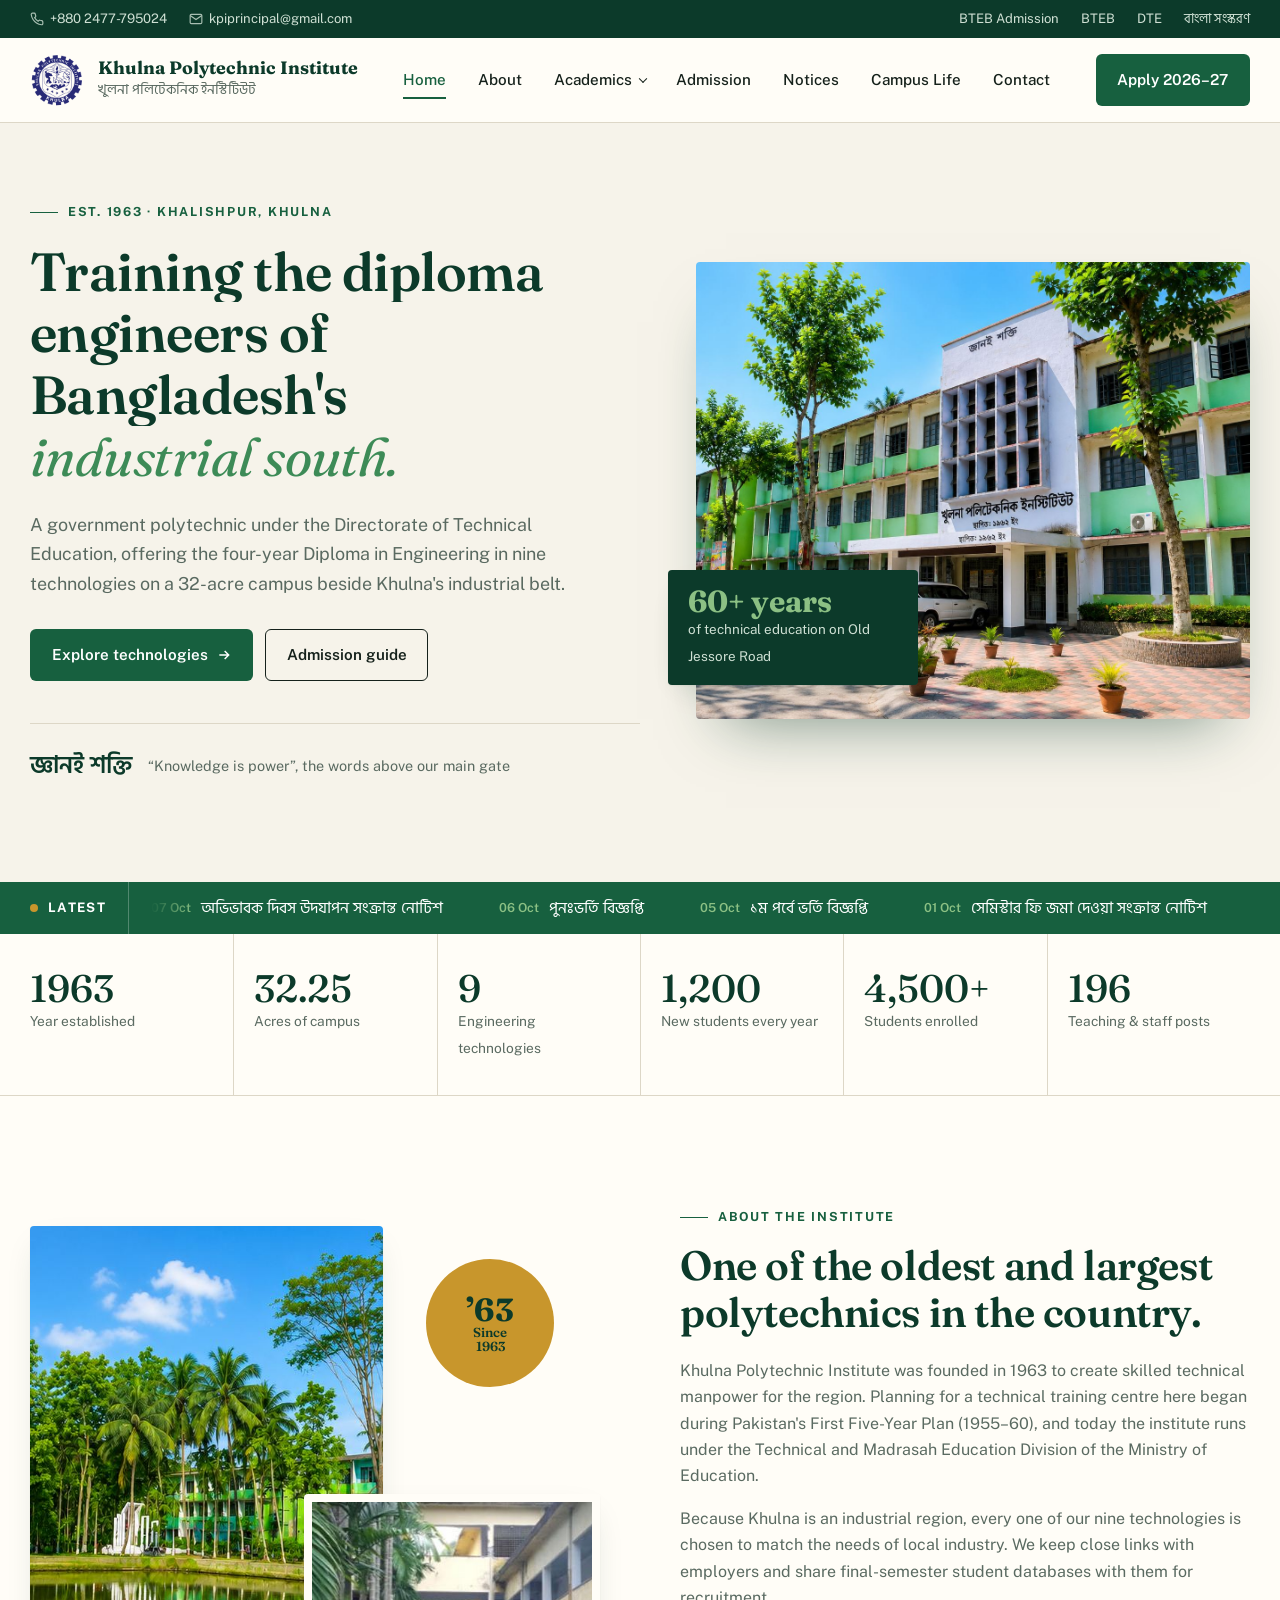
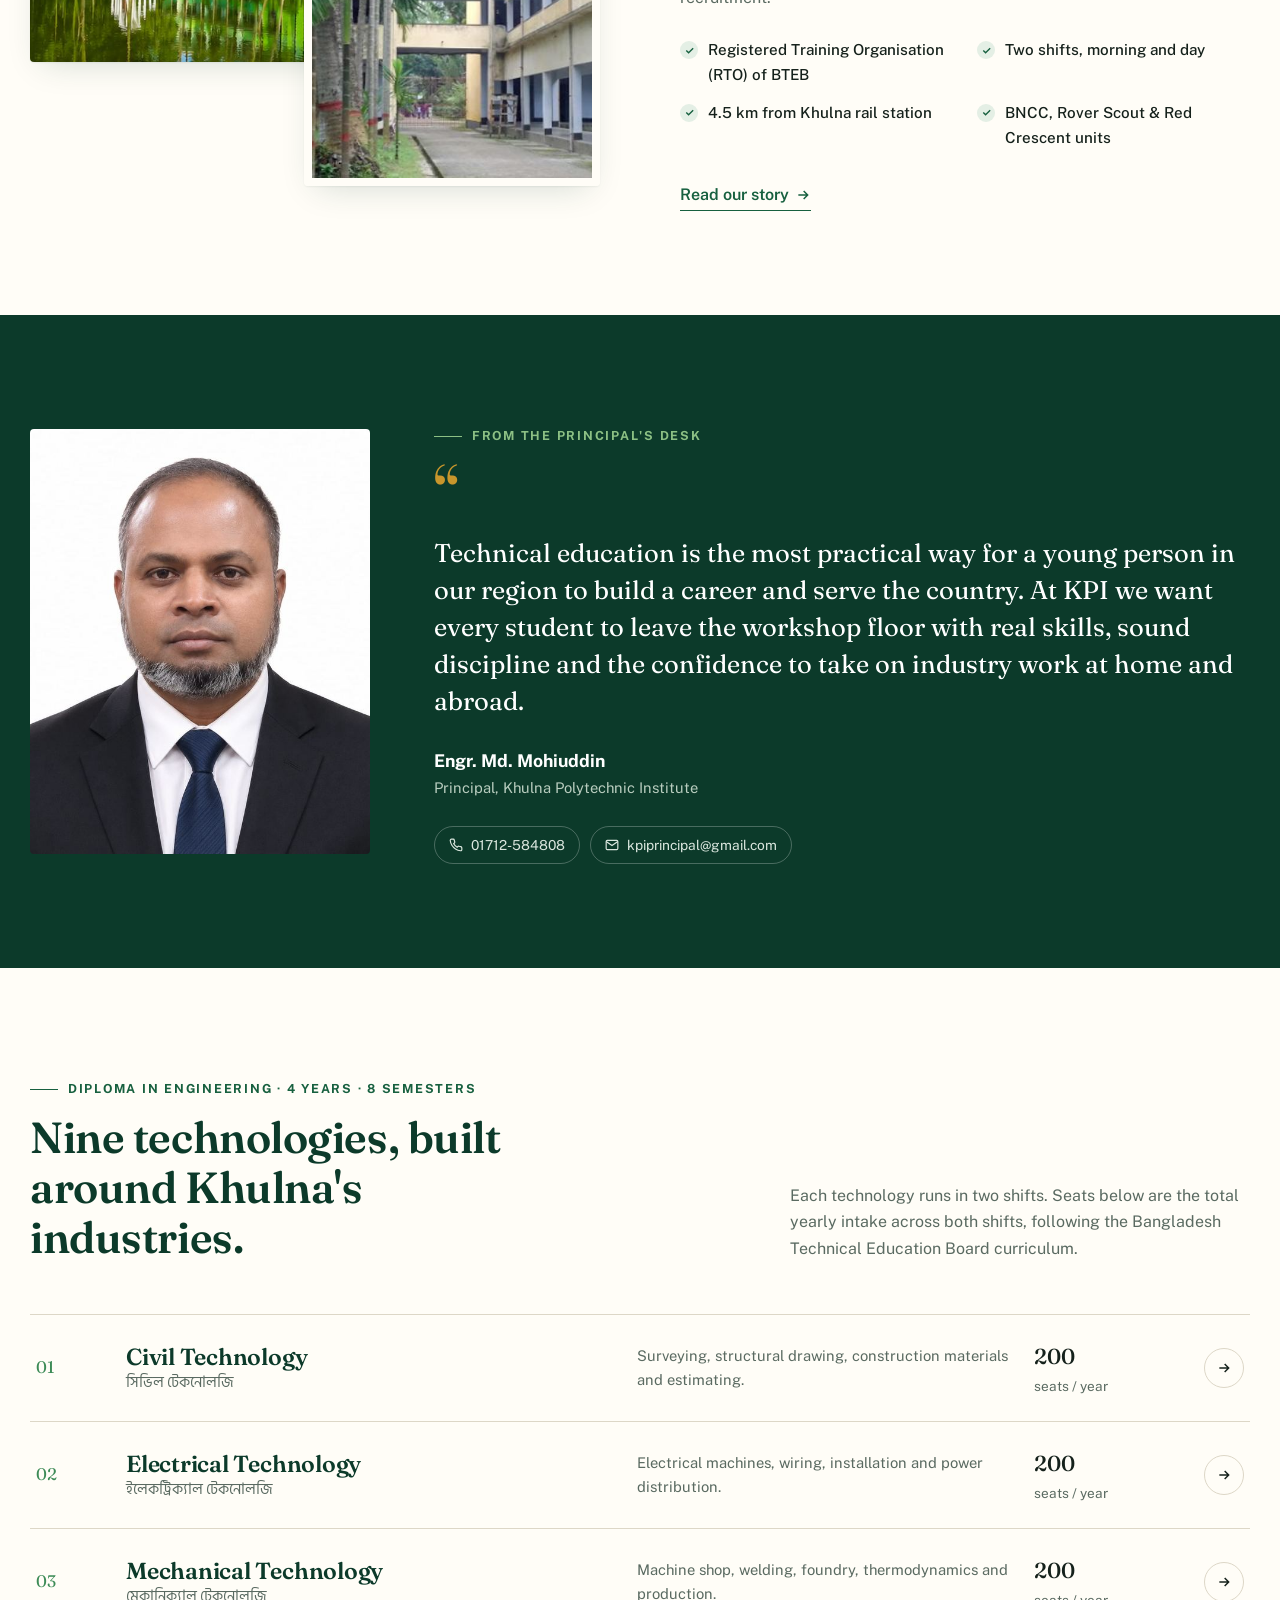
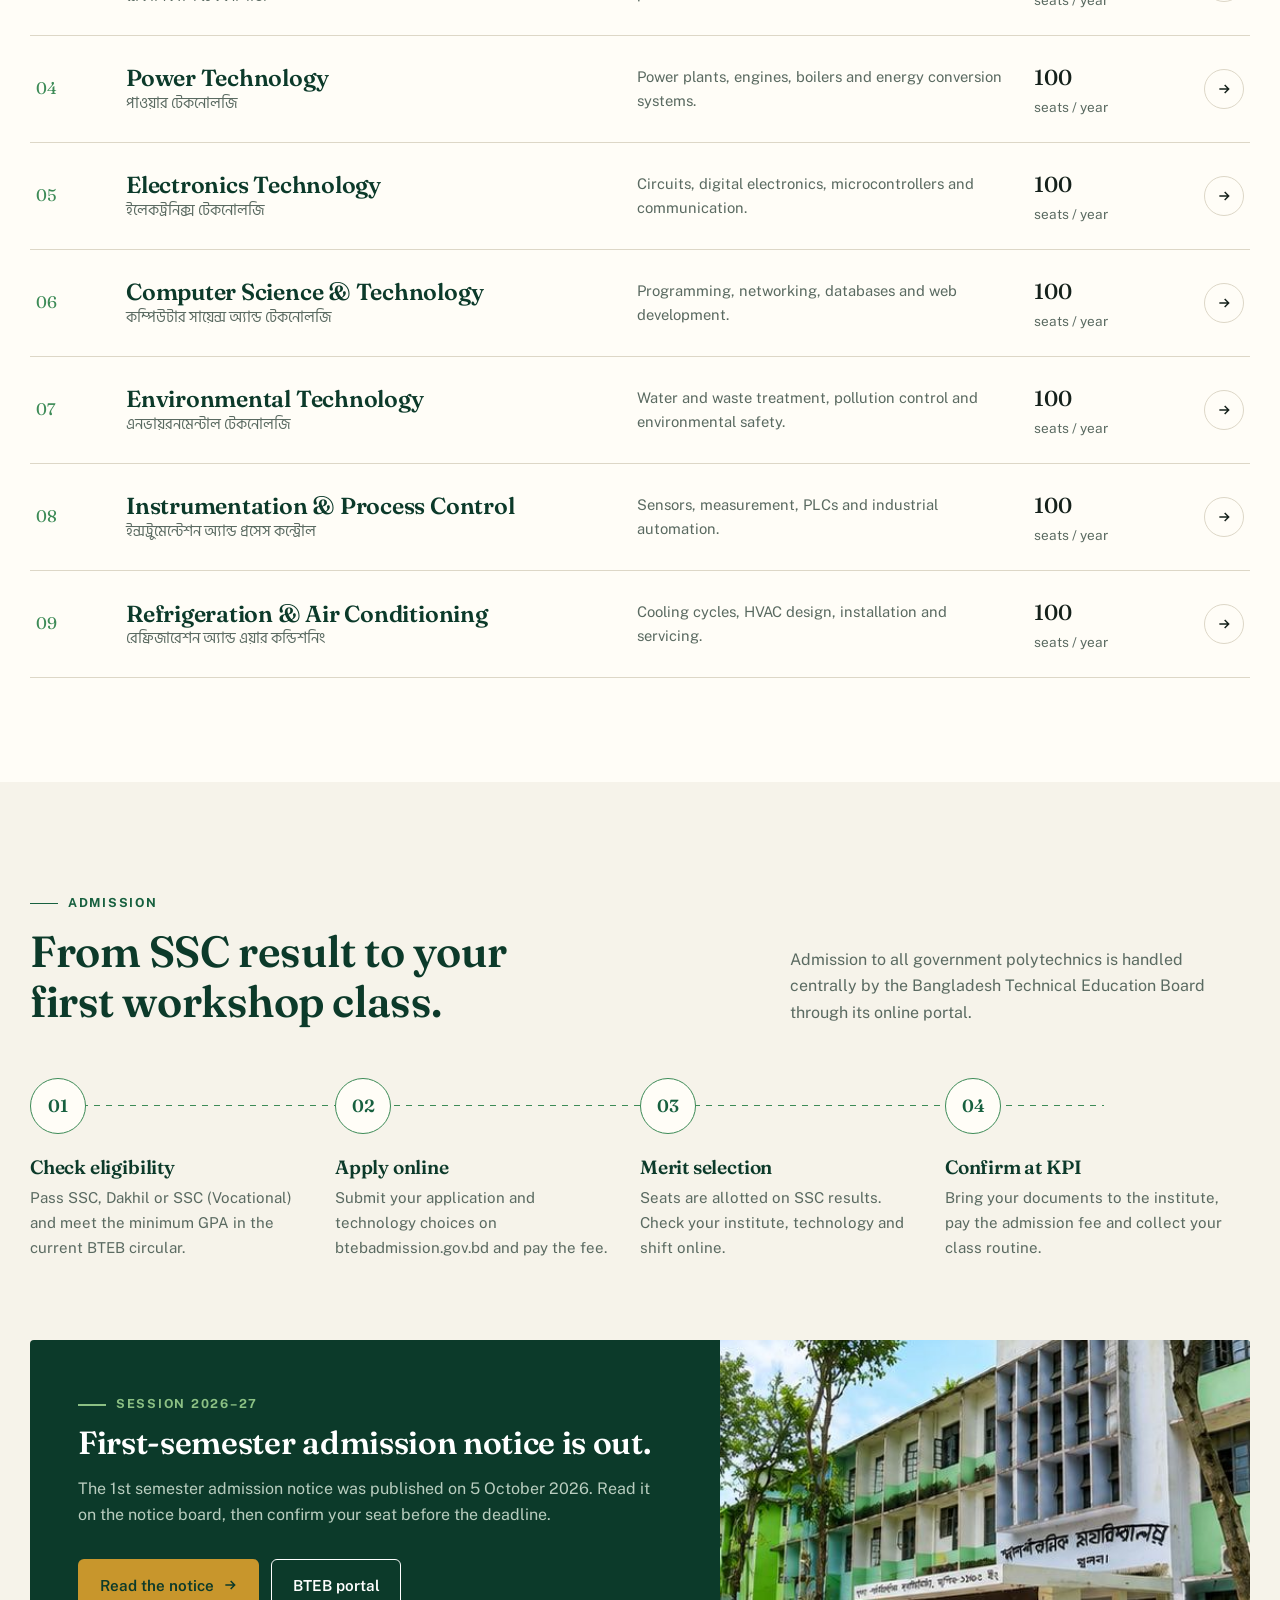
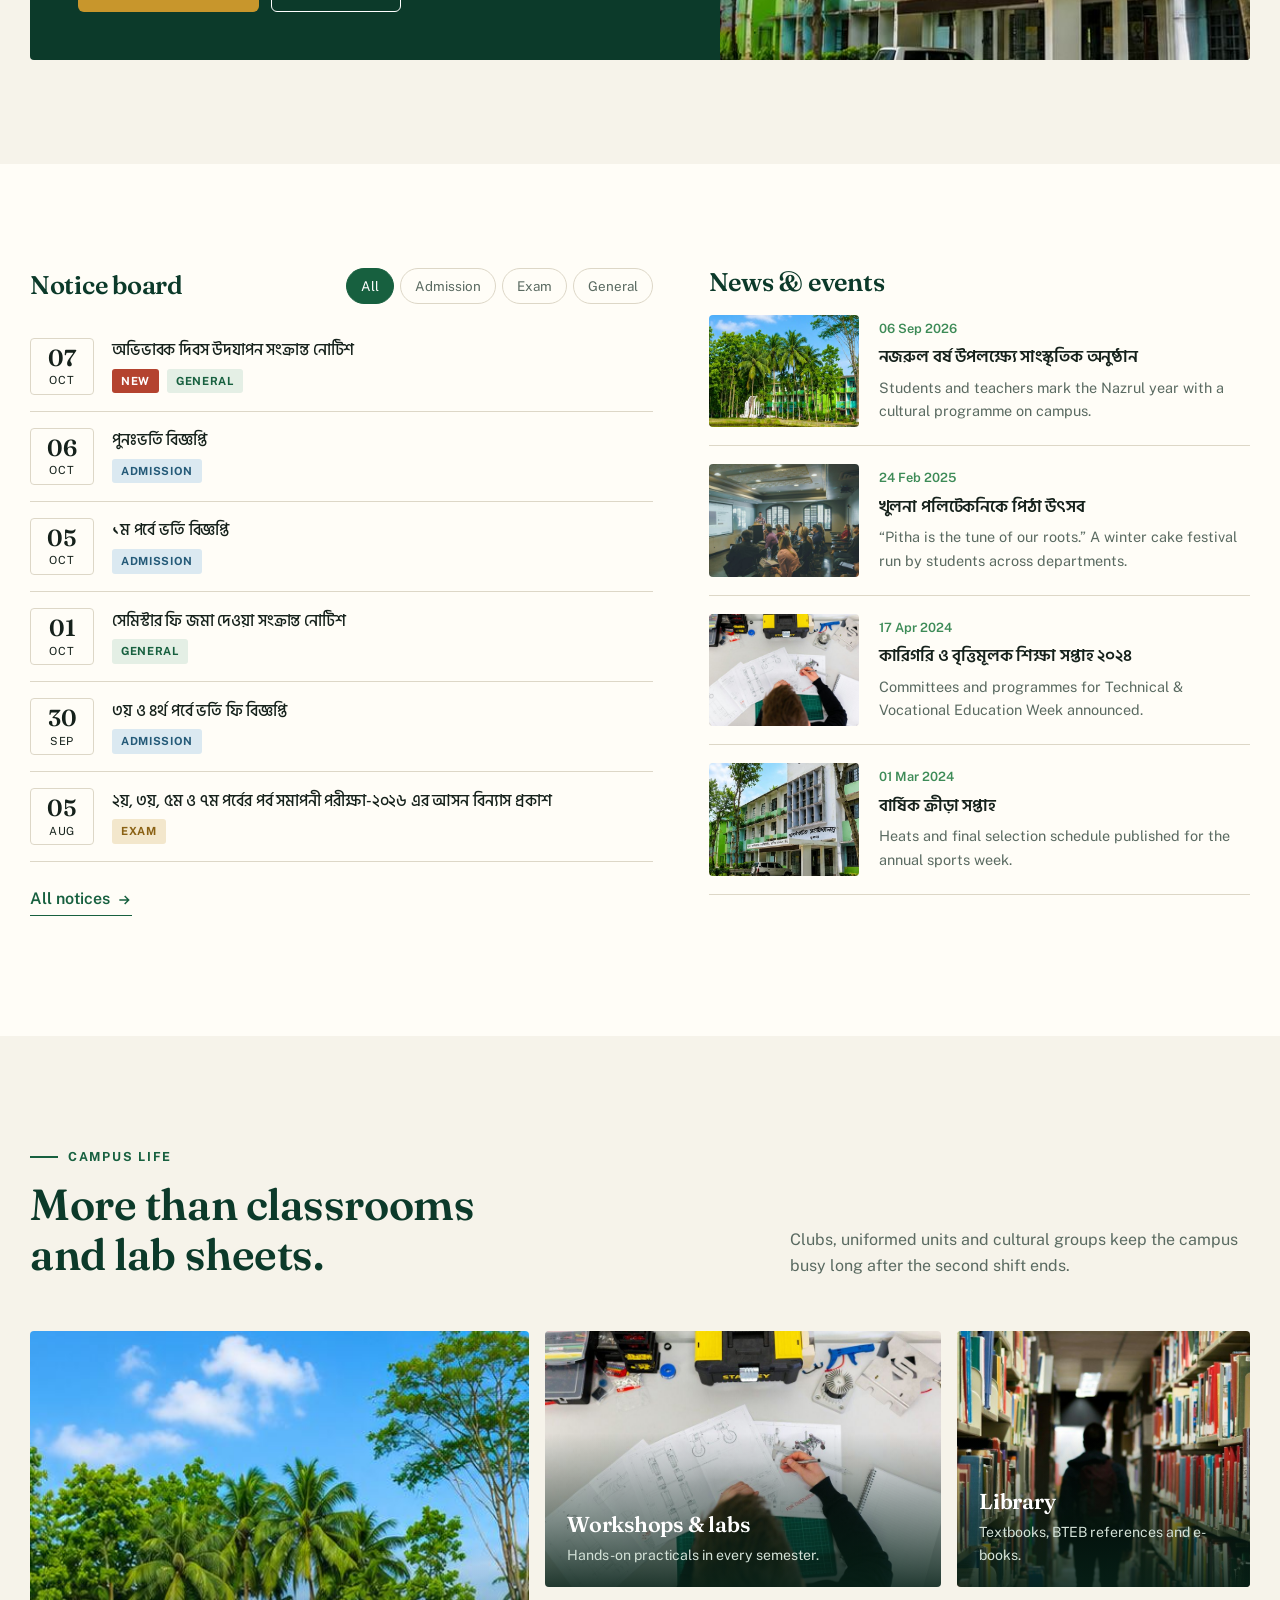
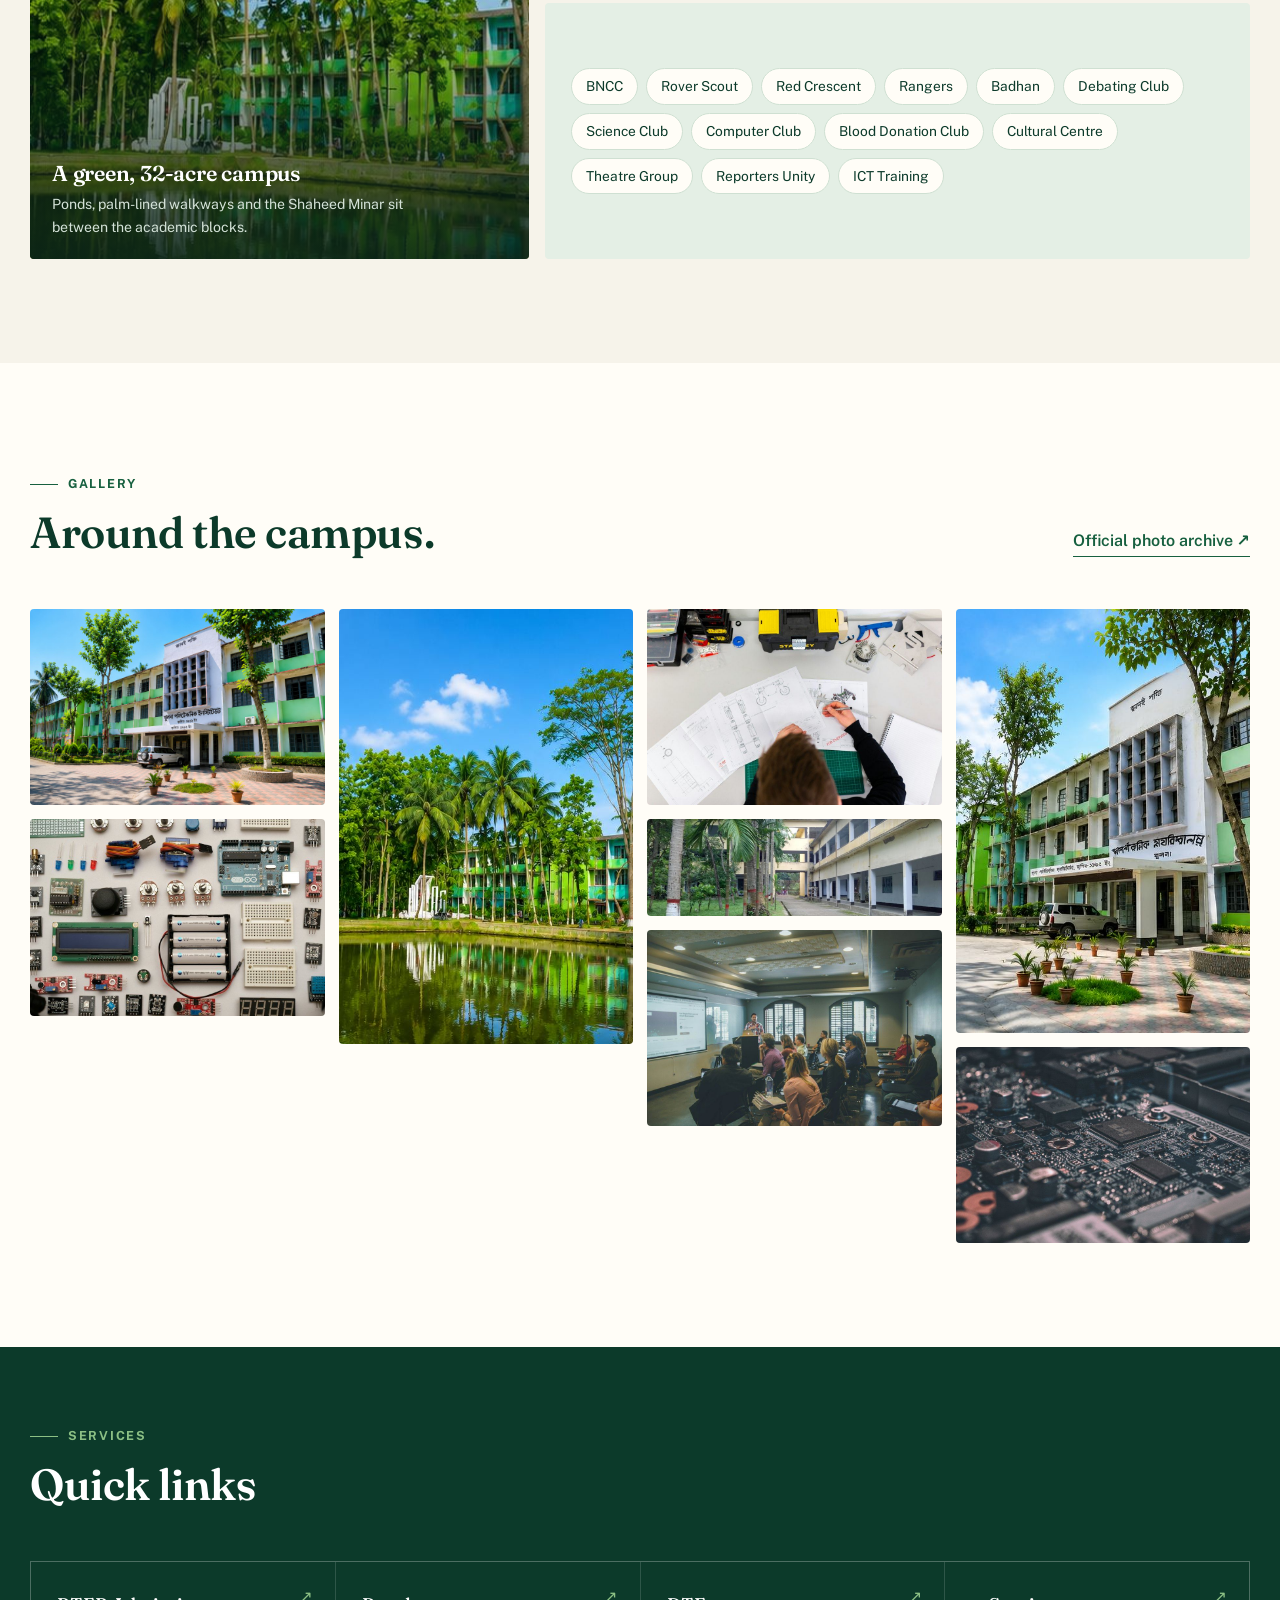
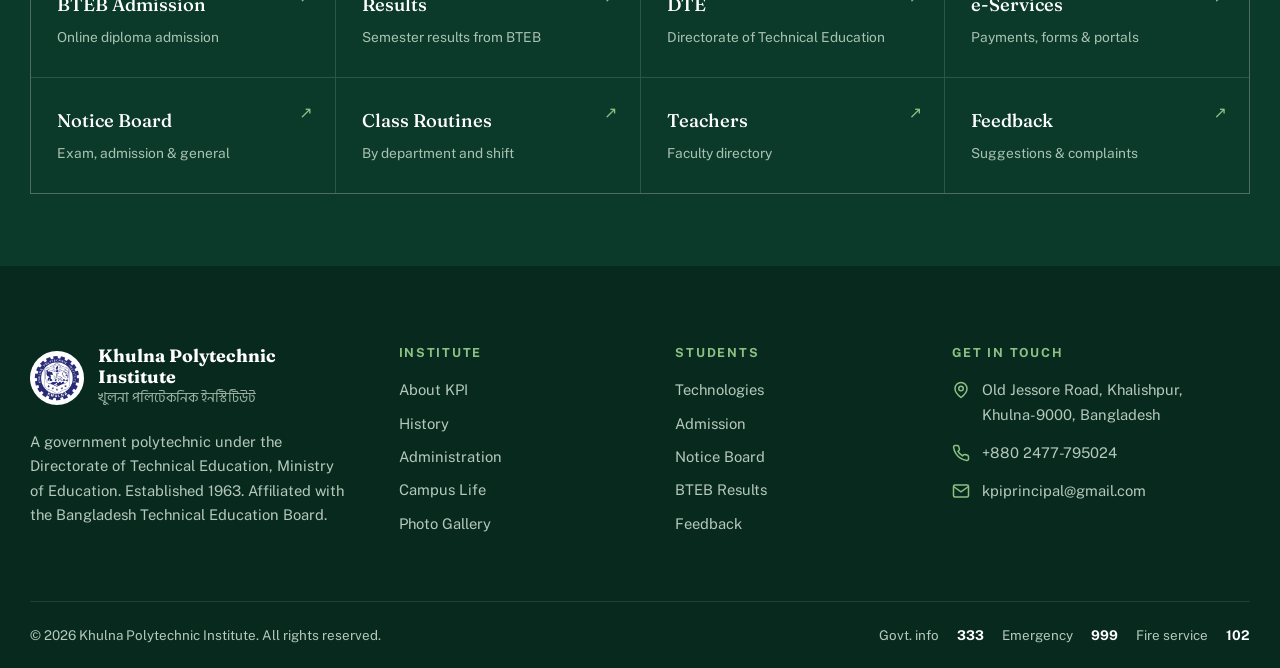
==== index.html @ 7070e3b2 "Khulna Polytechnic Institute website: 6-page HTML/CSS/JS site with green theme, plus homepage screen" ====
<!DOCTYPE html>
<html lang="en">
<head>
  <meta charset="UTF-8">
  <meta name="viewport" content="width=device-width, initial-scale=1.0">
  <title>Khulna Polytechnic Institute — Diploma in Engineering since 1963</title>
  <meta name="description" content="Khulna Polytechnic Institute (KPI), a government polytechnic in Khalishpur, Khulna offering Diploma in Engineering across nine technologies since 1963.">
  <meta name="theme-color" content="#0c3a2a">
  <link rel="icon" href="assets/img/kpi-logo.png">
  <link rel="preconnect" href="https://fonts.googleapis.com">
  <link rel="preconnect" href="https://fonts.gstatic.com" crossorigin>
  <link href="https://fonts.googleapis.com/css2?family=Fraunces:ital,opsz,wght@0,9..144,400;0,9..144,500;0,9..144,600;1,9..144,400&family=Hind+Siliguri:wght@400;500;600&family=Public+Sans:wght@400;500;600;700&display=swap" rel="stylesheet">
  <link rel="stylesheet" href="assets/css/style.css">
</head>
<body data-page="home">
<a class="skip" href="#main">Skip to content</a>

<div class="utility">
  <div class="wrap">
    <div class="contact-mini">
      <span><svg viewBox="0 0 24 24" fill="none" stroke="currentColor" stroke-width="2"><path d="M22 16.9v3a2 2 0 0 1-2.2 2 19.8 19.8 0 0 1-8.6-3.1 19.5 19.5 0 0 1-6-6A19.8 19.8 0 0 1 2.1 4.2 2 2 0 0 1 4.1 2h3a2 2 0 0 1 2 1.7c.1.9.4 1.8.7 2.7a2 2 0 0 1-.5 2.1L8 9.8a16 16 0 0 0 6 6l1.3-1.3a2 2 0 0 1 2.1-.4c.9.3 1.8.6 2.7.7a2 2 0 0 1 1.7 2z"/></svg>+880 2477-795024</span>
      <span><svg viewBox="0 0 24 24" fill="none" stroke="currentColor" stroke-width="2"><rect x="2" y="4" width="20" height="16" rx="2"/><path d="m22 6-10 7L2 6"/></svg>kpiprincipal@gmail.com</span>
    </div>
    <ul>
      <li><a href="https://btebadmission.gov.bd" target="_blank" rel="noopener">BTEB Admission</a></li>
      <li><a href="https://www.bteb.gov.bd" target="_blank" rel="noopener">BTEB</a></li>
      <li><a href="https://techedu.gov.bd" target="_blank" rel="noopener">DTE</a></li>
      <li><a href="https://khulna.polytech.gov.bd" target="_blank" rel="noopener" class="bn">বাংলা সংস্করণ</a></li>
    </ul>
  </div>
</div>

<header class="site-header">
  <div class="wrap">
    <a class="brand" href="index.html" aria-label="Khulna Polytechnic Institute — Home">
      <img src="assets/img/kpi-logo.png" alt="Khulna Polytechnic Institute logo" width="54" height="54">
      <span class="brand-text">
        <strong>Khulna Polytechnic Institute</strong>
        <small>খুলনা পলিটেকনিক ইনস্টিটিউট</small>
      </span>
    </a>

    <nav aria-label="Main">
      <ul class="nav" id="main-nav">
        <li><a href="index.html" data-page="home" class="active" aria-current="page">Home</a></li>
        <li><a href="about.html" data-page="about">About</a></li>
        <li class="has-drop">
          <a href="departments.html" data-page="departments">Academics</a>
          <div class="dropdown">
            <a href="departments.html#civil">Civil Technology <span>CT</span></a>
            <a href="departments.html#electrical">Electrical Technology <span>ET</span></a>
            <a href="departments.html#mechanical">Mechanical Technology <span>MT</span></a>
            <a href="departments.html#power">Power Technology <span>PT</span></a>
            <a href="departments.html#electronics">Electronics Technology <span>ENT</span></a>
            <a href="departments.html#computer">Computer Science &amp; Technology <span>CST</span></a>
            <a href="departments.html#environmental">Environmental Technology <span>ENVT</span></a>
            <a href="departments.html#ipct">Instrumentation &amp; Process Control <span>IPCT</span></a>
            <a href="departments.html#rac">Refrigeration &amp; Air Conditioning <span>RAC</span></a>
          </div>
        </li>
        <li><a href="admission.html" data-page="admission">Admission</a></li>
        <li><a href="notices.html" data-page="notices">Notices</a></li>
        <li><a href="index.html#campus-life" data-page="campus">Campus Life</a></li>
        <li><a href="contact.html" data-page="contact">Contact</a></li>
      </ul>
    </nav>

    <div class="header-cta">
      <a class="btn btn-primary" href="admission.html">Apply 2026–27</a>
      <button class="menu-toggle" aria-label="Open menu" aria-expanded="false" aria-controls="main-nav"><span></span></button>
    </div>
  </div>
</header>
<div class="scrim"></div>


<main id="main">

  <!-- Hero -->
  <section class="hero">
    <div class="wrap">
      <div class="hero-copy">
        <span class="eyebrow reveal">Est. 1963 · Khalishpur, Khulna</span>
        <h1>
          <span class="line-reveal"><span>Training the diploma</span></span>
          <span class="line-reveal"><span>engineers of Bangladesh's</span></span>
          <span class="line-reveal"><span><em>industrial south.</em></span></span>
        </h1>
        <p class="hero-lead reveal d2">A government polytechnic under the Directorate of Technical Education, offering the four-year Diploma in Engineering in nine technologies on a 32-acre campus beside Khulna's industrial belt.</p>
        <div class="hero-actions reveal d3">
          <a class="btn btn-primary" href="departments.html">Explore technologies
            <svg viewBox="0 0 24 24" fill="none" stroke="currentColor" stroke-width="2.2"><path d="M5 12h14M13 6l6 6-6 6"/></svg></a>
          <a class="btn btn-ghost" href="admission.html">Admission guide</a>
        </div>
        <div class="hero-motto reveal d4">
          <strong>জ্ঞানই শক্তি</strong>
          <span>“Knowledge is power”, the words above our main gate</span>
        </div>
      </div>

      <div class="hero-media reveal d2">
        <div class="hero-frame">
          <img src="assets/img/campus-main.jpg" alt="Main academic building of Khulna Polytechnic Institute with green facade and trees" width="1536" height="1024">
        </div>
        <div class="hero-caption">
          <b>60+ years</b>
          <span>of technical education on Old Jessore Road</span>
        </div>
      </div>
    </div>
  </section>

  <!-- Ticker -->
  <div class="ticker" aria-label="Latest notices">
    <div class="wrap">
      <div class="ticker-label"><span class="pulse"></span>Latest</div>
      <div class="ticker-track">
        <div class="ticker-move">
          <a href="https://khulna.polytech.gov.bd/pages/notices" target="_blank" rel="noopener"><time>07 Oct</time>অভিভাবক দিবস উদযাপন সংক্রান্ত নোটিশ</a>
          <a href="https://khulna.polytech.gov.bd/pages/notices" target="_blank" rel="noopener"><time>06 Oct</time>পুনঃভর্তি বিজ্ঞপ্তি</a>
          <a href="https://khulna.polytech.gov.bd/pages/notices" target="_blank" rel="noopener"><time>05 Oct</time>১ম পর্বে ভর্তি বিজ্ঞপ্তি</a>
          <a href="https://khulna.polytech.gov.bd/pages/notices" target="_blank" rel="noopener"><time>01 Oct</time>সেমিস্টার ফি জমা দেওয়া সংক্রান্ত নোটিশ</a>
          <a href="https://khulna.polytech.gov.bd/pages/notices" target="_blank" rel="noopener"><time>30 Sep</time>৩য় ও ৪র্থ পর্বে ভর্তি ফি বিজ্ঞপ্তি</a>
          <!-- duplicated for a seamless loop -->
          <a href="https://khulna.polytech.gov.bd/pages/notices" target="_blank" rel="noopener" aria-hidden="true" tabindex="-1"><time>07 Oct</time>অভিভাবক দিবস উদযাপন সংক্রান্ত নোটিশ</a>
          <a href="https://khulna.polytech.gov.bd/pages/notices" target="_blank" rel="noopener" aria-hidden="true" tabindex="-1"><time>06 Oct</time>পুনঃভর্তি বিজ্ঞপ্তি</a>
          <a href="https://khulna.polytech.gov.bd/pages/notices" target="_blank" rel="noopener" aria-hidden="true" tabindex="-1"><time>05 Oct</time>১ম পর্বে ভর্তি বিজ্ঞপ্তি</a>
          <a href="https://khulna.polytech.gov.bd/pages/notices" target="_blank" rel="noopener" aria-hidden="true" tabindex="-1"><time>01 Oct</time>সেমিস্টার ফি জমা দেওয়া সংক্রান্ত নোটিশ</a>
          <a href="https://khulna.polytech.gov.bd/pages/notices" target="_blank" rel="noopener" aria-hidden="true" tabindex="-1"><time>30 Sep</time>৩য় ও ৪র্থ পর্বে ভর্তি ফি বিজ্ঞপ্তি</a>
        </div>
      </div>
    </div>
  </div>

  <!-- Facts -->
  <section class="facts" aria-label="KPI in numbers">
    <div class="wrap">
      <ul>
        <li class="reveal"><b data-count="1963" data-plain>1963</b><span>Year established</span></li>
        <li class="reveal d1"><b data-count="32.25">32.25</b><span>Acres of campus</span></li>
        <li class="reveal d2"><b data-count="9">9</b><span>Engineering technologies</span></li>
        <li class="reveal d3"><b data-count="1200">1,200</b><span>New students every year</span></li>
        <li class="reveal d4"><b data-count="4500" data-suffix="+">4,500+</b><span>Students enrolled</span></li>
        <li class="reveal d4"><b data-count="196">196</b><span>Teaching &amp; staff posts</span></li>
      </ul>
    </div>
  </section>

  <!-- Intro -->
  <section class="section">
    <div class="wrap intro">
      <div class="intro-photos reveal">
        <figure class="p1"><img src="assets/img/campus-pond.jpg" alt="Campus pond with palm trees and the Shaheed Minar" loading="lazy"></figure>
        <figure class="p2"><img src="assets/img/campus-corridor.jpg" alt="Shaded corridor between academic buildings" loading="lazy"></figure>
        <div class="stamp"><div class="inner"><b>’63</b>Since<br>1963</div></div>
      </div>
      <div class="intro-text">
        <span class="eyebrow reveal">About the institute</span>
        <h2 class="reveal d1">One of the oldest and largest polytechnics in the country.</h2>
        <p class="reveal d2">Khulna Polytechnic Institute was founded in 1963 to create skilled technical manpower for the region. Planning for a technical training centre here began during Pakistan's First Five-Year Plan (1955–60), and today the institute runs under the Technical and Madrasah Education Division of the Ministry of Education.</p>
        <p class="reveal d2">Because Khulna is an industrial region, every one of our nine technologies is chosen to match the needs of local industry. We keep close links with employers and share final-semester student databases with them for recruitment.</p>
        <ul class="checks reveal d3">
          <li>Registered Training Organisation (RTO) of BTEB</li>
          <li>Two shifts, morning and day</li>
          <li>4.5 km from Khulna rail station</li>
          <li>BNCC, Rover Scout &amp; Red Crescent units</li>
        </ul>
        <a class="link-arrow reveal d4" href="about.html">Read our story
          <svg width="16" height="16" viewBox="0 0 24 24" fill="none" stroke="currentColor" stroke-width="2.2"><path d="M5 12h14M13 6l6 6-6 6"/></svg></a>
      </div>
    </div>
  </section>

  <!-- Principal -->
  <section class="section dark">
    <div class="wrap principal">
      <div class="principal-photo reveal">
        <img src="assets/img/principal.jpg" alt="Engr. Md. Mohiuddin, Principal" loading="lazy">
      </div>
      <div>
        <span class="eyebrow reveal">From the Principal's desk</span>
        <blockquote class="reveal d1">
          <p>Technical education is the most practical way for a young person in our region to build a career and serve the country. At KPI we want every student to leave the workshop floor with real skills, sound discipline and the confidence to take on industry work at home and abroad.</p>
          <cite><b>Engr. Md. Mohiuddin</b><span>Principal, Khulna Polytechnic Institute</span></cite>
        </blockquote>
        <div class="contact-pills reveal d2">
          <a class="pill" href="tel:+8801712584808"><svg viewBox="0 0 24 24" fill="none" stroke="currentColor" stroke-width="2"><path d="M22 16.9v3a2 2 0 0 1-2.2 2 19.8 19.8 0 0 1-8.6-3.1 19.5 19.5 0 0 1-6-6A19.8 19.8 0 0 1 2.1 4.2 2 2 0 0 1 4.1 2h3a2 2 0 0 1 2 1.7c.1.9.4 1.8.7 2.7a2 2 0 0 1-.5 2.1L8 9.8a16 16 0 0 0 6 6l1.3-1.3a2 2 0 0 1 2.1-.4c.9.3 1.8.6 2.7.7a2 2 0 0 1 1.7 2z"/></svg>01712-584808</a>
          <a class="pill" href="mailto:kpiprincipal@gmail.com"><svg viewBox="0 0 24 24" fill="none" stroke="currentColor" stroke-width="2"><rect x="2" y="4" width="20" height="16" rx="2"/><path d="m22 6-10 7L2 6"/></svg>kpiprincipal@gmail.com</a>
        </div>
      </div>
    </div>
  </section>

  <!-- Technologies -->
  <section class="section" id="technologies">
    <div class="wrap">
      <div class="section-head">
        <div>
          <span class="eyebrow reveal">Diploma in Engineering · 4 years · 8 semesters</span>
          <h2 class="reveal d1">Nine technologies, built around Khulna's industries.</h2>
        </div>
        <p class="reveal d2">Each technology runs in two shifts. Seats below are the total yearly intake across both shifts, following the Bangladesh Technical Education Board curriculum.</p>
      </div>

      <div class="tech-list">
        <a class="tech-row reveal" href="departments.html#civil" data-img="assets/img/dept-civil.jpg">
          <span class="num">01</span>
          <h3>Civil Technology<small>সিভিল টেকনোলজি</small></h3>
          <p>Surveying, structural drawing, construction materials and estimating.</p>
          <span class="seats"><b>200</b>seats / year</span>
          <span class="go"><svg viewBox="0 0 24 24" fill="none" stroke="currentColor" stroke-width="2.2"><path d="M5 12h14M13 6l6 6-6 6"/></svg></span>
        </a>
        <a class="tech-row reveal" href="departments.html#electrical" data-img="assets/img/dept-electrical.jpg">
          <span class="num">02</span>
          <h3>Electrical Technology<small>ইলেকট্রিক্যাল টেকনোলজি</small></h3>
          <p>Electrical machines, wiring, installation and power distribution.</p>
          <span class="seats"><b>200</b>seats / year</span>
          <span class="go"><svg viewBox="0 0 24 24" fill="none" stroke="currentColor" stroke-width="2.2"><path d="M5 12h14M13 6l6 6-6 6"/></svg></span>
        </a>
        <a class="tech-row reveal" href="departments.html#mechanical" data-img="assets/img/dept-mechanical.jpg">
          <span class="num">03</span>
          <h3>Mechanical Technology<small>মেকানিক্যাল টেকনোলজি</small></h3>
          <p>Machine shop, welding, foundry, thermodynamics and production.</p>
          <span class="seats"><b>200</b>seats / year</span>
          <span class="go"><svg viewBox="0 0 24 24" fill="none" stroke="currentColor" stroke-width="2.2"><path d="M5 12h14M13 6l6 6-6 6"/></svg></span>
        </a>
        <a class="tech-row reveal" href="departments.html#power" data-img="assets/img/dept-power.jpg">
          <span class="num">04</span>
          <h3>Power Technology<small>পাওয়ার টেকনোলজি</small></h3>
          <p>Power plants, engines, boilers and energy conversion systems.</p>
          <span class="seats"><b>100</b>seats / year</span>
          <span class="go"><svg viewBox="0 0 24 24" fill="none" stroke="currentColor" stroke-width="2.2"><path d="M5 12h14M13 6l6 6-6 6"/></svg></span>
        </a>
        <a class="tech-row reveal" href="departments.html#electronics" data-img="assets/img/dept-electronics.jpg">
          <span class="num">05</span>
          <h3>Electronics Technology<small>ইলেকট্রনিক্স টেকনোলজি</small></h3>
          <p>Circuits, digital electronics, microcontrollers and communication.</p>
          <span class="seats"><b>100</b>seats / year</span>
          <span class="go"><svg viewBox="0 0 24 24" fill="none" stroke="currentColor" stroke-width="2.2"><path d="M5 12h14M13 6l6 6-6 6"/></svg></span>
        </a>
        <a class="tech-row reveal" href="departments.html#computer" data-img="assets/img/dept-computer.jpg">
          <span class="num">06</span>
          <h3>Computer Science &amp; Technology<small>কম্পিউটার সায়েন্স অ্যান্ড টেকনোলজি</small></h3>
          <p>Programming, networking, databases and web development.</p>
          <span class="seats"><b>100</b>seats / year</span>
          <span class="go"><svg viewBox="0 0 24 24" fill="none" stroke="currentColor" stroke-width="2.2"><path d="M5 12h14M13 6l6 6-6 6"/></svg></span>
        </a>
        <a class="tech-row reveal" href="departments.html#environmental" data-img="assets/img/dept-environment.jpg">
          <span class="num">07</span>
          <h3>Environmental Technology<small>এনভায়রনমেন্টাল টেকনোলজি</small></h3>
          <p>Water and waste treatment, pollution control and environmental safety.</p>
          <span class="seats"><b>100</b>seats / year</span>
          <span class="go"><svg viewBox="0 0 24 24" fill="none" stroke="currentColor" stroke-width="2.2"><path d="M5 12h14M13 6l6 6-6 6"/></svg></span>
        </a>
        <a class="tech-row reveal" href="departments.html#ipct" data-img="assets/img/dept-ipct.jpg">
          <span class="num">08</span>
          <h3>Instrumentation &amp; Process Control<small>ইন্সট্রুমেন্টেশন অ্যান্ড প্রসেস কন্ট্রোল</small></h3>
          <p>Sensors, measurement, PLCs and industrial automation.</p>
          <span class="seats"><b>100</b>seats / year</span>
          <span class="go"><svg viewBox="0 0 24 24" fill="none" stroke="currentColor" stroke-width="2.2"><path d="M5 12h14M13 6l6 6-6 6"/></svg></span>
        </a>
        <a class="tech-row reveal" href="departments.html#rac" data-img="assets/img/dept-rac.jpg">
          <span class="num">09</span>
          <h3>Refrigeration &amp; Air Conditioning<small>রেফ্রিজারেশন অ্যান্ড এয়ার কন্ডিশনিং</small></h3>
          <p>Cooling cycles, HVAC design, installation and servicing.</p>
          <span class="seats"><b>100</b>seats / year</span>
          <span class="go"><svg viewBox="0 0 24 24" fill="none" stroke="currentColor" stroke-width="2.2"><path d="M5 12h14M13 6l6 6-6 6"/></svg></span>
        </a>
      </div>
      <div class="hover-preview" aria-hidden="true"><img src="assets/img/dept-civil.jpg" alt=""></div>
    </div>
  </section>

  <!-- Admission -->
  <section class="section alt" id="admission">
    <div class="wrap">
      <div class="section-head">
        <div>
          <span class="eyebrow reveal">Admission</span>
          <h2 class="reveal d1">From SSC result to your first workshop class.</h2>
        </div>
        <p class="reveal d2">Admission to all government polytechnics is handled centrally by the Bangladesh Technical Education Board through its online portal.</p>
      </div>

      <div class="steps">
        <div class="step reveal">
          <h3>Check eligibility</h3>
          <p>Pass SSC, Dakhil or SSC (Vocational) and meet the minimum GPA in the current BTEB circular.</p>
        </div>
        <div class="step reveal d1">
          <h3>Apply online</h3>
          <p>Submit your application and technology choices on btebadmission.gov.bd and pay the fee.</p>
        </div>
        <div class="step reveal d2">
          <h3>Merit selection</h3>
          <p>Seats are allotted on SSC results. Check your institute, technology and shift online.</p>
        </div>
        <div class="step reveal d3">
          <h3>Confirm at KPI</h3>
          <p>Bring your documents to the institute, pay the admission fee and collect your class routine.</p>
        </div>
      </div>

      <div class="admit-banner reveal">
        <div class="txt">
          <span class="eyebrow" style="color: var(--sprout)">Session 2026–27</span>
          <h3>First-semester admission notice is out.</h3>
          <p>The 1st semester admission notice was published on 5 October 2026. Read it on the notice board, then confirm your seat before the deadline.</p>
          <div class="hero-actions">
            <a class="btn btn-gold" href="notices.html">Read the notice
              <svg viewBox="0 0 24 24" fill="none" stroke="currentColor" stroke-width="2.2"><path d="M5 12h14M13 6l6 6-6 6"/></svg></a>
            <a class="btn btn-ghost light" href="https://btebadmission.gov.bd" target="_blank" rel="noopener">BTEB portal</a>
          </div>
        </div>
        <img src="assets/img/campus-building.jpg" alt="KPI academic building entrance" loading="lazy">
      </div>
    </div>
  </section>

  <!-- Notices & news -->
  <section class="section" id="notices">
    <div class="wrap board">
      <div class="board-col">
        <div class="board-top">
          <h3 class="reveal">Notice board</h3>
          <div class="tabs reveal d1" data-tabs="#home-notices" role="tablist">
            <button class="tab active" data-cat="all">All</button>
            <button class="tab" data-cat="admission">Admission</button>
            <button class="tab" data-cat="exam">Exam</button>
            <button class="tab" data-cat="general">General</button>
          </div>
        </div>
        <ul class="notice-list" id="home-notices">
          <li class="reveal" data-cat="general">
            <a class="notice" href="https://khulna.polytech.gov.bd/pages/notices" target="_blank" rel="noopener">
              <span class="date-chip"><b>07</b><span>Oct</span></span>
              <span><h4>অভিভাবক দিবস উদযাপন সংক্রান্ত নোটিশ</h4><span class="meta"><span class="tag new">New</span><span class="tag">General</span></span></span>
            </a>
          </li>
          <li class="reveal" data-cat="admission">
            <a class="notice" href="https://khulna.polytech.gov.bd/pages/notices" target="_blank" rel="noopener">
              <span class="date-chip"><b>06</b><span>Oct</span></span>
              <span><h4>পুনঃভর্তি বিজ্ঞপ্তি</h4><span class="meta"><span class="tag admission">Admission</span></span></span>
            </a>
          </li>
          <li class="reveal" data-cat="admission">
            <a class="notice" href="https://khulna.polytech.gov.bd/pages/notices" target="_blank" rel="noopener">
              <span class="date-chip"><b>05</b><span>Oct</span></span>
              <span><h4>১ম পর্বে ভর্তি বিজ্ঞপ্তি</h4><span class="meta"><span class="tag admission">Admission</span></span></span>
            </a>
          </li>
          <li class="reveal" data-cat="general">
            <a class="notice" href="https://khulna.polytech.gov.bd/pages/notices" target="_blank" rel="noopener">
              <span class="date-chip"><b>01</b><span>Oct</span></span>
              <span><h4>সেমিস্টার ফি জমা দেওয়া সংক্রান্ত নোটিশ</h4><span class="meta"><span class="tag">General</span></span></span>
            </a>
          </li>
          <li class="reveal" data-cat="admission">
            <a class="notice" href="https://khulna.polytech.gov.bd/pages/notices" target="_blank" rel="noopener">
              <span class="date-chip"><b>30</b><span>Sep</span></span>
              <span><h4>৩য় ও ৪র্থ পর্বে ভর্তি ফি বিজ্ঞপ্তি</h4><span class="meta"><span class="tag admission">Admission</span></span></span>
            </a>
          </li>
          <li class="reveal" data-cat="exam">
            <a class="notice" href="https://khulna.polytech.gov.bd/pages/notices" target="_blank" rel="noopener">
              <span class="date-chip"><b>05</b><span>Aug</span></span>
              <span><h4>২য়, ৩য়, ৫ম ও ৭ম পর্বের পর্ব সমাপনী পরীক্ষা-২০২৬ এর আসন বিন্যাস প্রকাশ</h4><span class="meta"><span class="tag exam">Exam</span></span></span>
            </a>
          </li>
        </ul>
        <p class="empty">No notices in this category right now.</p>
        <p style="margin-top: 24px"><a class="link-arrow" href="notices.html">All notices
          <svg width="16" height="16" viewBox="0 0 24 24" fill="none" stroke="currentColor" stroke-width="2.2"><path d="M5 12h14M13 6l6 6-6 6"/></svg></a></p>
      </div>

      <div class="board-col">
        <div class="board-top"><h3 class="reveal">News &amp; events</h3></div>
        <a class="news-card reveal" href="https://khulna.polytech.gov.bd/pages/news?archived=true" target="_blank" rel="noopener">
          <div class="thumb"><img src="assets/img/campus-pond.jpg" alt="" loading="lazy"></div>
          <div>
            <time>06 Sep 2026</time>
            <h4>নজরুল বর্ষ উপলক্ষ্যে সাংস্কৃতিক অনুষ্ঠান</h4>
            <p>Students and teachers mark the Nazrul year with a cultural programme on campus.</p>
          </div>
        </a>
        <a class="news-card reveal d1" href="https://khulna.polytech.gov.bd/pages/news?archived=true" target="_blank" rel="noopener">
          <div class="thumb"><img src="assets/img/life-seminar.jpg" alt="" loading="lazy"></div>
          <div>
            <time>24 Feb 2025</time>
            <h4>খুলনা পলিটেকনিকে পিঠা উৎসব</h4>
            <p>“Pitha is the tune of our roots.” A winter cake festival run by students across departments.</p>
          </div>
        </a>
        <a class="news-card reveal d2" href="https://khulna.polytech.gov.bd/pages/news?archived=true" target="_blank" rel="noopener">
          <div class="thumb"><img src="assets/img/life-workshop.jpg" alt="" loading="lazy"></div>
          <div>
            <time>17 Apr 2024</time>
            <h4>কারিগরি ও বৃত্তিমূলক শিক্ষা সপ্তাহ ২০২৪</h4>
            <p>Committees and programmes for Technical &amp; Vocational Education Week announced.</p>
          </div>
        </a>
        <a class="news-card reveal d3" href="https://khulna.polytech.gov.bd/pages/news?archived=true" target="_blank" rel="noopener">
          <div class="thumb"><img src="assets/img/campus-building.jpg" alt="" loading="lazy"></div>
          <div>
            <time>01 Mar 2024</time>
            <h4>বার্ষিক ক্রীড়া সপ্তাহ</h4>
            <p>Heats and final selection schedule published for the annual sports week.</p>
          </div>
        </a>
      </div>
    </div>
  </section>

  <!-- Campus life -->
  <section class="section alt" id="campus-life">
    <div class="wrap">
      <div class="section-head">
        <div>
          <span class="eyebrow reveal">Campus life</span>
          <h2 class="reveal d1">More than classrooms and lab sheets.</h2>
        </div>
        <p class="reveal d2">Clubs, uniformed units and cultural groups keep the campus busy long after the second shift ends.</p>
      </div>
      <div class="life-grid">
        <div class="life-card lc-1 reveal">
          <img src="assets/img/campus-pond.jpg" alt="" loading="lazy">
          <div class="cap"><h3>A green, 32-acre campus</h3><p>Ponds, palm-lined walkways and the Shaheed Minar sit between the academic blocks.</p></div>
        </div>
        <div class="life-card lc-2 reveal d1">
          <img src="assets/img/life-workshop.jpg" alt="" loading="lazy">
          <div class="cap"><h3>Workshops &amp; labs</h3><p>Hands-on practicals in every semester.</p></div>
        </div>
        <div class="life-card lc-3 reveal d2">
          <img src="assets/img/life-library.jpg" alt="" loading="lazy">
          <div class="cap"><h3>Library</h3><p>Textbooks, BTEB references and e-books.</p></div>
        </div>
        <div class="life-card lc-4 reveal d3">
          <ul class="clubs">
            <li>BNCC</li><li>Rover Scout</li><li>Red Crescent</li><li>Rangers</li><li>Badhan</li>
            <li>Debating Club</li><li>Science Club</li><li>Computer Club</li><li>Blood Donation Club</li>
            <li>Cultural Centre</li><li>Theatre Group</li><li>Reporters Unity</li><li>ICT Training</li>
          </ul>
        </div>
      </div>
    </div>
  </section>

  <!-- Gallery -->
  <section class="section" id="gallery">
    <div class="wrap">
      <div class="section-head">
        <div>
          <span class="eyebrow reveal">Gallery</span>
          <h2 class="reveal d1">Around the campus.</h2>
        </div>
        <a class="link-arrow reveal d2" href="https://khulna.polytech.gov.bd/pages/photo-galleries" target="_blank" rel="noopener">Official photo archive ↗</a>
      </div>
      <div class="gallery">
        <button class="reveal"><img src="assets/img/campus-main.jpg" alt="Main academic building" loading="lazy"></button>
        <button class="reveal d1"><img src="assets/img/dept-electronics.jpg" alt="Electronics lab components" loading="lazy"></button>
        <button class="reveal d2"><img src="assets/img/campus-pond.jpg" alt="Campus pond and Shaheed Minar" loading="lazy"></button>
        <button class="reveal d3"><img src="assets/img/life-workshop.jpg" alt="Drafting in the workshop" loading="lazy"></button>
        <button class="reveal"><img src="assets/img/campus-corridor.jpg" alt="Corridor between academic blocks" loading="lazy"></button>
        <button class="reveal d1"><img src="assets/img/life-seminar.jpg" alt="Seminar session" loading="lazy"></button>
        <button class="reveal d2"><img src="assets/img/campus-building.jpg" alt="Academic building entrance" loading="lazy"></button>
        <button class="reveal d3"><img src="assets/img/life-circuit.jpg" alt="Circuit board from the electronics lab" loading="lazy"></button>
      </div>
    </div>
  </section>

  <div class="lightbox" role="dialog" aria-modal="true" aria-label="Image viewer">
    <button class="lb-btn lb-close" aria-label="Close">×</button>
    <button class="lb-btn lb-prev" aria-label="Previous">‹</button>
    <figure><img src="" alt=""><figcaption></figcaption></figure>
    <button class="lb-btn lb-next" aria-label="Next">›</button>
  </div>

  <!-- Quick links -->
  <section class="section dark tight">
    <div class="wrap">
      <div class="section-head">
        <div>
          <span class="eyebrow reveal">Services</span>
          <h2 class="reveal d1">Quick links</h2>
        </div>
      </div>
      <div class="quick reveal">
        <a href="https://btebadmission.gov.bd" target="_blank" rel="noopener"><b>BTEB Admission</b><span>Online diploma admission</span></a>
        <a href="https://www.bteb.gov.bd" target="_blank" rel="noopener"><b>Results</b><span>Semester results from BTEB</span></a>
        <a href="https://techedu.gov.bd" target="_blank" rel="noopener"><b>DTE</b><span>Directorate of Technical Education</span></a>
        <a href="https://khulna.polytech.gov.bd/pages/internal-eservices" target="_blank" rel="noopener"><b>e-Services</b><span>Payments, forms &amp; portals</span></a>
        <a href="notices.html"><b>Notice Board</b><span>Exam, admission &amp; general</span></a>
        <a href="departments.html"><b>Class Routines</b><span>By department and shift</span></a>
        <a href="https://khulna.polytech.gov.bd/pages/staff-profiles" target="_blank" rel="noopener"><b>Teachers</b><span>Faculty directory</span></a>
        <a href="contact.html"><b>Feedback</b><span>Suggestions &amp; complaints</span></a>
      </div>
    </div>
  </section>

</main>

<footer class="site-footer">
  <div class="wrap">
    <div class="footer-top">
      <div>
        <a class="brand" href="index.html">
          <img src="assets/img/kpi-logo.png" alt="" width="54" height="54">
          <span class="brand-text">
            <strong>Khulna Polytechnic Institute</strong>
            <small>খুলনা পলিটেকনিক ইনস্টিটিউট</small>
          </span>
        </a>
        <p class="footer-about">A government polytechnic under the Directorate of Technical Education, Ministry of Education. Established 1963. Affiliated with the Bangladesh Technical Education Board.</p>
      </div>
      <div>
        <h4>Institute</h4>
        <ul class="footer-links">
          <li><a href="about.html">About KPI</a></li>
          <li><a href="about.html#history">History</a></li>
          <li><a href="about.html#administration">Administration</a></li>
          <li><a href="index.html#campus-life">Campus Life</a></li>
          <li><a href="index.html#gallery">Photo Gallery</a></li>
        </ul>
      </div>
      <div>
        <h4>Students</h4>
        <ul class="footer-links">
          <li><a href="departments.html">Technologies</a></li>
          <li><a href="admission.html">Admission</a></li>
          <li><a href="notices.html">Notice Board</a></li>
          <li><a href="https://www.bteb.gov.bd" target="_blank" rel="noopener">BTEB Results</a></li>
          <li><a href="contact.html">Feedback</a></li>
        </ul>
      </div>
      <div>
        <h4>Get in touch</h4>
        <ul class="footer-contact">
          <li><svg viewBox="0 0 24 24" fill="none" stroke="currentColor" stroke-width="2"><path d="M20 10c0 6-8 12-8 12S4 16 4 10a8 8 0 1 1 16 0z"/><circle cx="12" cy="10" r="3"/></svg><span>Old Jessore Road, Khalishpur,<br>Khulna-9000, Bangladesh</span></li>
          <li><svg viewBox="0 0 24 24" fill="none" stroke="currentColor" stroke-width="2"><path d="M22 16.9v3a2 2 0 0 1-2.2 2 19.8 19.8 0 0 1-8.6-3.1 19.5 19.5 0 0 1-6-6A19.8 19.8 0 0 1 2.1 4.2 2 2 0 0 1 4.1 2h3a2 2 0 0 1 2 1.7c.1.9.4 1.8.7 2.7a2 2 0 0 1-.5 2.1L8 9.8a16 16 0 0 0 6 6l1.3-1.3a2 2 0 0 1 2.1-.4c.9.3 1.8.6 2.7.7a2 2 0 0 1 1.7 2z"/></svg><a href="tel:+8802477795024">+880 2477-795024</a></li>
          <li><svg viewBox="0 0 24 24" fill="none" stroke="currentColor" stroke-width="2"><rect x="2" y="4" width="20" height="16" rx="2"/><path d="m22 6-10 7L2 6"/></svg><a href="mailto:kpiprincipal@gmail.com">kpiprincipal@gmail.com</a></li>
        </ul>
      </div>
    </div>
    <div class="footer-bottom">
      <span>© <span data-year>2026</span> Khulna Polytechnic Institute. All rights reserved.</span>
      <span class="hotlines">Govt. info <b>333</b> Emergency <b>999</b> Fire service <b>102</b></span>
    </div>
  </div>
</footer>

<button class="to-top" aria-label="Back to top"><svg viewBox="0 0 24 24" fill="none" stroke="currentColor" stroke-width="2.4"><path d="M12 19V5M5 12l7-7 7 7"/></svg></button>
<script src="assets/js/main.js"></script>

</body>
</html>
---- assets/css/style.css ----
/* ==========================================================
   Khulna Polytechnic Institute — main stylesheet
   ========================================================== */

:root {
  --forest: #0c3a2a;
  --forest-2: #114a36;
  --green: #17603f;
  --leaf: #3d8b57;
  --sprout: #8cc084;
  --mint: #e4efe5;
  --cream: #f6f3ea;
  --paper: #fffdf7;
  --ink: #15211b;
  --muted: #5a6a61;
  --line: #ddd7c7;
  --gold: #c8962c;
  --danger: #b4432f;

  --serif: "Fraunces", Georgia, "Times New Roman", serif;
  --sans: "Public Sans", "Segoe UI", system-ui, sans-serif;
  --bn: "Hind Siliguri", "Public Sans", sans-serif;

  --wrap: 1220px;
  --radius: 6px;
  --shadow: 0 1px 2px rgba(12, 58, 42, .06), 0 12px 32px -12px rgba(12, 58, 42, .18);
  --ease: cubic-bezier(.2, .7, .2, 1);
}

*,
*::before,
*::after { box-sizing: border-box; }

html { scroll-behavior: smooth; }

body {
  margin: 0;
  overflow-x: clip;
  font-family: var(--sans);
  font-size: 16px;
  line-height: 1.65;
  color: var(--ink);
  background: var(--paper);
  -webkit-font-smoothing: antialiased;
}

img { max-width: 100%; display: block; }
a { color: inherit; text-decoration: none; }
button { font: inherit; cursor: pointer; }
ul { margin: 0; padding: 0; list-style: none; }
h1, h2, h3, h4 { font-family: var(--serif); font-weight: 600; line-height: 1.15; margin: 0; letter-spacing: -.01em; }
p { margin: 0 0 1em; }
.bn { font-family: var(--bn); }

.wrap { width: min(var(--wrap), 100% - 40px); margin-inline: auto; }

.skip {
  position: absolute; left: -999px; top: 8px; z-index: 999;
  background: var(--gold); color: var(--ink); padding: 8px 14px; border-radius: var(--radius);
}
.skip:focus { left: 12px; }

:focus-visible { outline: 2px solid var(--gold); outline-offset: 3px; }

/* ---------- Buttons ---------- */
.btn {
  display: inline-flex; align-items: center; gap: .55em;
  padding: .85em 1.35em; border-radius: var(--radius);
  font-weight: 600; font-size: .95rem; border: 1.5px solid transparent;
  transition: background .25s var(--ease), color .25s var(--ease), border-color .25s, transform .25s var(--ease);
}
.btn svg { width: 16px; height: 16px; transition: transform .25s var(--ease); }
.btn:hover svg { transform: translateX(3px); }
.btn-primary { background: var(--green); color: #fff; }
.btn-primary:hover { background: var(--forest); }
.btn-gold { background: var(--gold); color: var(--forest); }
.btn-gold:hover { background: #dba940; }
.btn-ghost { border-color: currentColor; }
.btn-ghost:hover { background: var(--ink); color: var(--paper); border-color: var(--ink); }
.btn-ghost.light:hover { background: #fff; color: var(--forest); border-color: #fff; }

.link-arrow {
  display: inline-flex; align-items: center; gap: .4em;
  font-weight: 600; color: var(--green);
  border-bottom: 1.5px solid currentColor; padding-bottom: 2px;
}
.link-arrow:hover { color: var(--forest); }

/* ---------- Utility bar ---------- */
.utility {
  background: var(--forest); color: #cfe0d4; font-size: .82rem;
}
.utility .wrap { display: flex; justify-content: space-between; align-items: center; gap: 20px; min-height: 38px; }
.utility ul { display: flex; gap: 22px; flex-wrap: wrap; }
.utility a:hover { color: #fff; }
.utility .contact-mini { display: flex; gap: 22px; }
.utility .contact-mini span { display: inline-flex; align-items: center; gap: 6px; }
.utility svg { width: 14px; height: 14px; opacity: .8; }

/* ---------- Header ---------- */
.site-header {
  position: sticky; top: 0; z-index: 50;
  background: rgba(255, 253, 247, .94);
  backdrop-filter: saturate(1.4) blur(10px);
  border-bottom: 1px solid var(--line);
  transition: box-shadow .3s;
}
.site-header.scrolled { box-shadow: 0 6px 24px -14px rgba(12, 58, 42, .35); }
.site-header .wrap { display: flex; align-items: center; justify-content: space-between; gap: 24px; height: 84px; transition: height .3s var(--ease); }
.site-header.scrolled .wrap { height: 68px; }

.brand { display: flex; align-items: center; gap: 14px; }
.brand img { width: 54px; height: 54px; transition: width .3s, height .3s; }
.site-header.scrolled .brand img { width: 44px; height: 44px; }
.brand-text strong { display: block; font-family: var(--serif); font-size: 1.12rem; line-height: 1.15; color: var(--forest); }
.brand-text small { display: block; font-family: var(--bn); font-size: .86rem; color: var(--muted); }

.nav { display: flex; align-items: center; gap: 4px; }
.nav > li { position: relative; }
.nav > li > a {
  display: block; padding: 10px 14px; font-weight: 500; font-size: .95rem; color: var(--ink);
  position: relative;
}
.nav > li > a::after {
  content: ""; position: absolute; left: 14px; right: 14px; bottom: 4px; height: 2px;
  background: var(--green); transform: scaleX(0); transform-origin: left; transition: transform .3s var(--ease);
}
.nav > li > a:hover::after,
.nav > li > a.active::after { transform: scaleX(1); }
.nav > li > a.active { color: var(--green); }
.nav .has-drop > a { padding-right: 26px; }
.nav .has-drop > a::before {
  content: ""; position: absolute; right: 12px; top: 50%; width: 6px; height: 6px;
  border-right: 1.5px solid currentColor; border-bottom: 1.5px solid currentColor;
  transform: translateY(-70%) rotate(45deg);
}

.dropdown {
  position: absolute; top: calc(100% + 8px); left: 0; min-width: 300px;
  background: var(--paper); border: 1px solid var(--line); border-radius: var(--radius);
  box-shadow: var(--shadow); padding: 10px;
  opacity: 0; visibility: hidden; transform: translateY(8px);
  transition: opacity .25s, transform .25s var(--ease), visibility .25s;
}
.has-drop:hover .dropdown,
.has-drop:focus-within .dropdown { opacity: 1; visibility: visible; transform: translateY(0); }
.dropdown a { display: flex; justify-content: space-between; gap: 16px; padding: 8px 12px; border-radius: 4px; font-size: .92rem; }
.dropdown a span { color: var(--muted); font-size: .78rem; font-weight: 600; letter-spacing: .04em; }
.dropdown a:hover { background: var(--mint); color: var(--forest); }

.header-cta { display: flex; align-items: center; gap: 10px; }
.menu-toggle { display: none; background: none; border: 0; width: 44px; height: 44px; position: relative; }
.menu-toggle span,
.menu-toggle span::before,
.menu-toggle span::after {
  position: absolute; left: 11px; width: 22px; height: 2px; background: var(--forest); content: "";
  transition: transform .3s var(--ease), background .2s;
}
.menu-toggle span { top: 21px; }
.menu-toggle span::before { left: 0; top: -7px; }
.menu-toggle span::after { left: 0; top: 7px; }
.menu-open .menu-toggle span { background: transparent; }
.menu-open .menu-toggle span::before { transform: translateY(7px) rotate(45deg); }
.menu-open .menu-toggle span::after { transform: translateY(-7px) rotate(-45deg); }

/* ---------- Hero (home) ---------- */
.hero { position: relative; background: var(--cream); overflow: hidden; }
.hero .wrap {
  display: grid; grid-template-columns: 1.1fr 1fr; gap: 56px; align-items: center;
  padding: 72px 0 96px;
}
.eyebrow {
  display: inline-flex; align-items: center; gap: 10px;
  font-size: .78rem; font-weight: 700; letter-spacing: .14em; text-transform: uppercase; color: var(--green);
}
.eyebrow.bn { font-family: var(--bn); letter-spacing: 0; text-transform: none; font-size: .95rem; font-weight: 600; }
.eyebrow::before { content: ""; width: 28px; height: 1.5px; background: currentColor; }
.hero h1 { font-size: clamp(2.3rem, 4.2vw, 3.6rem); margin: 18px 0 22px; color: var(--forest); }
.hero h1 em { font-style: italic; font-weight: 400; color: var(--leaf); }
.hero-lead { font-size: 1.12rem; color: var(--muted); max-width: 52ch; }
.hero-actions { display: flex; gap: 12px; flex-wrap: wrap; margin-top: 30px; }
.hero-motto {
  display: flex; align-items: center; gap: 16px; margin-top: 42px; padding-top: 22px;
  border-top: 1px solid var(--line); color: var(--muted); font-size: .9rem;
}
.hero-motto strong { font-family: var(--bn); font-size: 1.5rem; color: var(--forest); font-weight: 600; }

.hero-media { position: relative; }
.hero-frame {
  position: relative; border-radius: 4px; overflow: hidden; aspect-ratio: 4 / 3.3;
  box-shadow: 0 30px 60px -30px rgba(12, 58, 42, .55);
}
.hero-frame img { width: 100%; height: 100%; object-fit: cover; animation: slowzoom 22s ease-in-out infinite alternate; }
@keyframes slowzoom { from { transform: scale(1.02); } to { transform: scale(1.12) translate(-1%, 1%); } }
.hero-media::before {
  content: ""; position: absolute; inset: 22px -22px -22px 22px; border: 1.5px solid var(--leaf); border-radius: 4px; z-index: -1;
}
.hero-caption {
  position: absolute; left: -28px; bottom: 34px; background: var(--forest); color: #fff;
  padding: 16px 20px; border-radius: 4px; max-width: 250px; box-shadow: var(--shadow);
}
.hero-caption b { display: block; font-family: var(--serif); font-size: 1.9rem; line-height: 1; color: var(--sprout); }
.hero-caption span { font-size: .84rem; color: #cfe0d4; }

/* ---------- Notice ticker ---------- */
.ticker { background: var(--green); color: #fff; }
.ticker .wrap { display: flex; align-items: stretch; height: 52px; overflow: hidden; }
.ticker-label {
  flex: none; display: flex; align-items: center; gap: 10px; padding-right: 22px; margin-right: 22px;
  border-right: 1px solid rgba(255, 255, 255, .25); font-weight: 700; font-size: .82rem; letter-spacing: .1em; text-transform: uppercase;
}
.pulse { width: 8px; height: 8px; border-radius: 50%; background: var(--gold); box-shadow: 0 0 0 0 rgba(200, 150, 44, .7); animation: pulse 1.8s infinite; }
@keyframes pulse { 70% { box-shadow: 0 0 0 10px rgba(200, 150, 44, 0); } 100% { box-shadow: 0 0 0 0 rgba(200, 150, 44, 0); } }
.ticker-track { position: relative; flex: 1; min-width: 0; overflow: hidden; mask-image: linear-gradient(90deg, transparent, #000 4%, #000 96%, transparent); }
.ticker-move { display: flex; gap: 56px; align-items: center; height: 100%; width: max-content; animation: ticker 40s linear infinite; }
.ticker:hover .ticker-move { animation-play-state: paused; }
.ticker-move a { font-family: var(--bn); white-space: nowrap; display: inline-flex; gap: 10px; align-items: center; }
.ticker-move a:hover { text-decoration: underline; }
.ticker-move time { font-family: var(--sans); font-size: .78rem; color: var(--sprout); font-weight: 600; }
@keyframes ticker { to { transform: translateX(-50%); } }

/* ---------- Sections ---------- */
.section { padding: 104px 0; }
.section.tight { padding: 72px 0; }
.section.alt { background: var(--cream); }
.section.dark { background: var(--forest); color: #e7efe9; }
.section-head { display: flex; justify-content: space-between; align-items: end; gap: 40px; margin-bottom: 52px; }
.section-head h2 { font-size: clamp(2rem, 3.4vw, 2.9rem); color: var(--forest); margin-top: 12px; max-width: 18ch; }
.section.dark .section-head h2 { color: #fff; }
.section.dark .eyebrow { color: var(--sprout); }
.section-head p { max-width: 46ch; color: var(--muted); margin: 0; }
.section.dark .section-head p { color: #b9cdbf; }

/* ---------- Facts strip ---------- */
.facts { border-bottom: 1px solid var(--line); background: var(--paper); }
.facts ul { display: grid; grid-template-columns: repeat(6, 1fr); }
.facts li { padding: 34px 20px; border-left: 1px solid var(--line); }
.facts li:first-child { border-left: 0; padding-left: 0; }
.facts b { display: block; font-family: var(--serif); font-size: 2.4rem; font-weight: 500; color: var(--forest); line-height: 1.05; }
.facts span { font-size: .86rem; color: var(--muted); }

/* ---------- About / intro ---------- */
.intro { display: grid; grid-template-columns: 1fr 1fr; gap: 80px; align-items: center; }
.intro-photos { position: relative; height: 560px; }
.intro-photos figure { margin: 0; position: absolute; overflow: hidden; border-radius: 4px; box-shadow: var(--shadow); }
.intro-photos figure img { width: 100%; height: 100%; object-fit: cover; transition: transform .8s var(--ease); }
.intro-photos figure:hover img { transform: scale(1.05); }
.intro-photos .p1 { left: 0; top: 0; width: 62%; height: 78%; }
.intro-photos .p2 { right: 0; bottom: 0; width: 52%; height: 52%; border: 8px solid var(--paper); }
.intro-photos .stamp {
  position: absolute; right: 8%; top: 6%; width: 128px; height: 128px; border-radius: 50%;
  background: var(--gold); color: var(--forest); display: grid; place-items: center; text-align: center;
  font-family: var(--serif); line-height: 1.05; font-size: .82rem; font-weight: 600;
  animation: spin 30s linear infinite;
}
.stamp b { font-size: 2rem; display: block; }
.stamp .inner { animation: spin 30s linear infinite reverse; }
@keyframes spin { to { transform: rotate(360deg); } }
.intro-text h2 { font-size: clamp(2rem, 3.2vw, 2.7rem); color: var(--forest); margin: 14px 0 22px; }
.intro-text p { color: var(--muted); }
.checks { display: grid; grid-template-columns: 1fr 1fr; gap: 12px 24px; margin: 26px 0 32px; }
.checks li { display: flex; gap: 10px; font-weight: 500; font-size: .95rem; }
.checks li::before {
  content: ""; flex: none; width: 18px; height: 18px; margin-top: 4px; border-radius: 50%;
  background: var(--mint) url("data:image/svg+xml,%3Csvg xmlns='http://www.w3.org/2000/svg' viewBox='0 0 24 24' fill='none' stroke='%2317603f' stroke-width='3'%3E%3Cpath d='M5 12l5 5L20 7'/%3E%3C/svg%3E") center/11px no-repeat;
}

/* ---------- Principal ---------- */
.principal { display: grid; grid-template-columns: 340px 1fr; gap: 64px; align-items: center; }
.principal-photo { position: relative; }
.principal-photo img { border-radius: 4px; aspect-ratio: 4 / 5; object-fit: cover; object-position: top; width: 100%; filter: saturate(.95); }
.principal-photo::after {
  content: ""; position: absolute; inset: auto -16px -16px auto; width: 60%; height: 60%;
  background: repeating-linear-gradient(-45deg, var(--sprout) 0 2px, transparent 2px 9px); opacity: .45; z-index: -1;
}
.principal blockquote { margin: 26px 0 0; }
.principal blockquote p {
  font-family: var(--serif); font-size: clamp(1.25rem, 2vw, 1.6rem); font-weight: 400; line-height: 1.45; color: #fff;
}
.principal blockquote p::before { content: "“"; display: block; font-size: 5rem; line-height: .6; color: var(--gold); margin-bottom: 14px; }
.principal cite { display: block; font-style: normal; margin-top: 26px; }
.principal cite b { display: block; color: #fff; font-size: 1.1rem; }
.principal cite span { color: #b9cdbf; font-size: .92rem; }
.principal .contact-pills { display: flex; flex-wrap: wrap; gap: 10px; margin-top: 24px; }
.pill {
  display: inline-flex; align-items: center; gap: 8px; padding: 7px 14px; border-radius: 99px;
  border: 1px solid rgba(255, 255, 255, .25); font-size: .86rem; color: #dbe7df;
}
.pill svg { width: 14px; height: 14px; }

/* ---------- Technologies list (home) ---------- */
.tech-list { border-top: 1px solid var(--line); position: relative; }
.tech-row {
  display: grid; grid-template-columns: 70px 1.3fr 1fr 150px 40px; align-items: center; gap: 20px;
  padding: 24px 6px; border-bottom: 1px solid var(--line); position: relative;
  transition: background .35s var(--ease), padding .35s var(--ease);
}
.tech-row:hover { background: var(--mint); padding-left: 20px; padding-right: 20px; }
.tech-row .num { font-family: var(--serif); color: var(--leaf); font-size: 1.05rem; }
.tech-row h3 { font-size: 1.45rem; color: var(--forest); }
.tech-row h3 small { display: block; font-family: var(--bn); font-weight: 400; font-size: .92rem; color: var(--muted); margin-top: 4px; letter-spacing: 0; }
.tech-row p { margin: 0; font-size: .92rem; color: var(--muted); }
.tech-row .seats { font-size: .85rem; color: var(--muted); }
.tech-row .seats b { display: block; font-family: var(--serif); font-size: 1.35rem; color: var(--ink); font-weight: 500; }
.tech-row .go {
  width: 40px; height: 40px; border-radius: 50%; border: 1px solid var(--line); display: grid; place-items: center;
  transition: background .3s, color .3s, transform .35s var(--ease), border-color .3s;
}
.tech-row .go svg { width: 16px; height: 16px; }
.tech-row:hover .go { background: var(--green); color: #fff; border-color: var(--green); transform: rotate(-45deg); }
.tech-thumb { display: none; }

.hover-preview {
  position: fixed; top: 0; left: 0; width: 280px; height: 200px; pointer-events: none; z-index: 40;
  border-radius: 4px; overflow: hidden; box-shadow: var(--shadow);
  opacity: 0; transform: translate(-50%, -50%) scale(.85); transition: opacity .25s, transform .3s var(--ease);
}
.hover-preview.show { opacity: 1; transform: translate(-50%, -50%) scale(1); }
.hover-preview img { width: 100%; height: 100%; object-fit: cover; }

/* ---------- Admission steps ---------- */
.steps { display: grid; grid-template-columns: repeat(4, 1fr); counter-reset: step; position: relative; }
.steps::before { content: ""; position: absolute; top: 27px; left: 28px; right: 12%; height: 1.5px; background: repeating-linear-gradient(90deg, var(--leaf) 0 6px, transparent 6px 12px); }
.step { position: relative; padding-right: 28px; }
.step::before {
  counter-increment: step; content: counter(step, decimal-leading-zero);
  display: grid; place-items: center; width: 56px; height: 56px; border-radius: 50%;
  background: var(--paper); border: 1.5px solid var(--leaf); color: var(--green);
  font-family: var(--serif); font-size: 1.1rem; font-weight: 600; margin-bottom: 22px; position: relative;
  transition: background .3s, color .3s;
}
.step:hover::before { background: var(--green); color: #fff; }
.step h3 { font-size: 1.2rem; margin-bottom: 8px; color: var(--forest); }
.step p { color: var(--muted); font-size: .94rem; }

.admit-banner {
  margin-top: 64px; display: grid; grid-template-columns: 1.3fr 1fr; overflow: hidden; border-radius: 4px; background: var(--forest); color: #fff;
}
.admit-banner .txt { padding: 48px; }
.admit-banner h3 { font-size: 2rem; margin: 10px 0 14px; }
.admit-banner p { color: #b9cdbf; }
.admit-banner img { width: 100%; height: 0; min-height: 100%; object-fit: cover; }

/* ---------- Notices & news ---------- */
.board { display: grid; grid-template-columns: 1.15fr 1fr; gap: 56px; }
.board-col h3 { font-size: 1.6rem; color: var(--forest); }
.board-top { display: flex; justify-content: space-between; align-items: center; gap: 12px; margin-bottom: 18px; flex-wrap: wrap; }

.tabs { display: flex; gap: 6px; flex-wrap: wrap; }
.tab {
  background: none; border: 1px solid var(--line); border-radius: 99px; padding: 6px 14px; font-size: .84rem; color: var(--muted);
  transition: all .2s;
}
.tab:hover { border-color: var(--green); color: var(--green); }
.tab.active { background: var(--green); border-color: var(--green); color: #fff; }

.notice-list li { border-bottom: 1px solid var(--line); }
.notice-list li.hide { display: none; }
.notice {
  display: grid; grid-template-columns: 64px 1fr auto; gap: 18px; align-items: center; padding: 16px 0;
  transition: padding .3s var(--ease);
}
.notice:hover { padding-left: 8px; }
.date-chip {
  text-align: center; border: 1px solid var(--line); border-radius: 4px; padding: 6px 0; background: var(--paper);
  line-height: 1.1; transition: background .3s, border-color .3s;
}
.notice:hover .date-chip { background: var(--green); border-color: var(--green); color: #fff; }
.date-chip b { display: block; font-family: var(--serif); font-size: 1.45rem; font-weight: 600; }
.date-chip span { font-size: .7rem; text-transform: uppercase; letter-spacing: .08em; }
.notice h4 { font-family: var(--bn); font-weight: 500; font-size: 1.02rem; line-height: 1.45; }
.tag {
  display: inline-block; font-size: .7rem; font-weight: 700; letter-spacing: .06em; text-transform: uppercase;
  padding: 3px 9px; border-radius: 3px; background: var(--mint); color: var(--green);
}
.tag.exam { background: #f3e7cc; color: #8a6114; }
.tag.admission { background: #dbe9f1; color: #245a78; }
.tag.new { background: var(--danger); color: #fff; }
.notice .meta { display: flex; gap: 8px; margin-top: 6px; }

.news-card { display: grid; grid-template-columns: 150px 1fr; gap: 20px; padding: 18px 0; border-bottom: 1px solid var(--line); }
.news-card:first-of-type { padding-top: 0; }
.news-card .thumb { overflow: hidden; border-radius: 4px; aspect-ratio: 4 / 3; }
.news-card .thumb img { width: 100%; height: 100%; object-fit: cover; transition: transform .6s var(--ease); }
.news-card:hover .thumb img { transform: scale(1.08); }
.news-card time { font-size: .8rem; color: var(--leaf); font-weight: 600; }
.news-card h4 { font-family: var(--bn); font-weight: 600; font-size: 1.05rem; line-height: 1.45; margin: 4px 0 6px; }
.news-card p { font-size: .9rem; color: var(--muted); margin: 0; }

/* ---------- Campus life ---------- */
.life-grid { display: grid; grid-template-columns: repeat(12, 1fr); grid-auto-rows: 120px; gap: 16px; }
.life-card { position: relative; overflow: hidden; border-radius: 4px; color: #fff; }
.life-card img { position: absolute; inset: 0; width: 100%; height: 100%; object-fit: cover; transition: transform .8s var(--ease); }
.life-card::after { content: ""; position: absolute; inset: 0; background: linear-gradient(180deg, transparent 40%, rgba(7, 34, 24, .88)); }
.life-card:hover img { transform: scale(1.06); }
.life-card .cap { position: absolute; left: 22px; right: 22px; bottom: 20px; z-index: 1; }
.life-card h3 { font-size: 1.35rem; }
.life-card p { margin: 6px 0 0; font-size: .88rem; color: #d4e2d8; max-width: 40ch; }
.lc-1 { grid-column: span 5; grid-row: span 4; }
.lc-2 { grid-column: span 4; grid-row: span 2; }
.lc-3 { grid-column: span 3; grid-row: span 2; }
.lc-4 { grid-column: span 7; grid-row: span 2; background: var(--mint); color: var(--ink); padding: 22px 26px; display: flex; align-items: center; }
.lc-4::after { display: none; }
.clubs { display: flex; flex-wrap: wrap; gap: 8px; }
.clubs li {
  font-size: .86rem; padding: 6px 14px; border-radius: 99px; background: var(--paper); border: 1px solid #cfe0d2; color: var(--forest);
  transition: background .2s, color .2s;
}
.clubs li:hover { background: var(--green); color: #fff; }

/* ---------- Gallery ---------- */
.gallery { columns: 4 240px; column-gap: 14px; }
.gallery button {
  display: block; width: 100%; margin: 0 0 14px; padding: 0; border: 0; background: none; border-radius: 4px; overflow: hidden; position: relative;
  break-inside: avoid;
}
.gallery img { width: 100%; transition: transform .6s var(--ease), filter .4s; }
.gallery button:hover img { transform: scale(1.05); filter: brightness(.82); }
.gallery button::after {
  content: "+"; position: absolute; right: 12px; bottom: 12px; width: 34px; height: 34px; border-radius: 50%;
  background: var(--paper); color: var(--forest); display: grid; place-items: center; font-size: 1.3rem; line-height: 1;
  opacity: 0; transform: scale(.6); transition: all .3s var(--ease);
}
.gallery button:hover::after { opacity: 1; transform: scale(1); }

.lightbox {
  position: fixed; inset: 0; z-index: 100; background: rgba(6, 25, 18, .94); display: grid; place-items: center; padding: 40px;
  opacity: 0; visibility: hidden; transition: opacity .3s, visibility .3s;
}
.lightbox.open { opacity: 1; visibility: visible; }
.lightbox figure { margin: 0; max-width: 1100px; text-align: center; transform: scale(.94); transition: transform .35s var(--ease); }
.lightbox.open figure { transform: scale(1); }
.lightbox img { max-height: 78vh; margin: 0 auto; border-radius: 4px; }
.lightbox figcaption { color: #cfe0d4; margin-top: 14px; font-size: .95rem; }
.lb-btn {
  position: absolute; width: 48px; height: 48px; border-radius: 50%; border: 1px solid rgba(255, 255, 255, .3);
  background: transparent; color: #fff; font-size: 1.4rem; display: grid; place-items: center; transition: background .2s;
}
.lb-btn:hover { background: rgba(255, 255, 255, .12); }
.lb-close { top: 24px; right: 24px; }
.lb-prev { left: 24px; top: 50%; }
.lb-next { right: 24px; top: 50%; }

/* ---------- Quick links ---------- */
.quick { display: grid; grid-template-columns: repeat(4, 1fr); gap: 1px; background: rgba(255, 255, 255, .14); border: 1px solid rgba(255, 255, 255, .14); }
.quick a { background: var(--forest); padding: 28px 26px; display: flex; flex-direction: column; gap: 6px; transition: background .3s; position: relative; }
.quick a:hover { background: var(--forest-2); }
.quick a b { font-family: var(--serif); font-size: 1.15rem; color: #fff; font-weight: 500; }
.quick a span { font-size: .86rem; color: #a9c2b1; }
.quick a::after {
  content: "↗"; position: absolute; top: 22px; right: 22px; color: var(--sprout); transition: transform .3s var(--ease);
}
.quick a:hover::after { transform: translate(3px, -3px); }

/* ---------- Footer ---------- */
.site-footer { background: #082a1e; color: #b5c8bb; font-size: .92rem; }
.footer-top { display: grid; grid-template-columns: 1.4fr 1fr 1fr 1.3fr; gap: 48px; padding: 80px 0 56px; }
.site-footer h4 { font-family: var(--sans); font-size: .78rem; letter-spacing: .14em; text-transform: uppercase; color: var(--sprout); margin-bottom: 18px; font-weight: 700; }
.site-footer .brand-text strong { color: #fff; }
.site-footer .brand-text small { color: #9db3a4; }
.site-footer .brand img { background: #fff; border-radius: 50%; padding: 3px; }
.footer-about { margin-top: 20px; max-width: 36ch; }
.footer-links li { margin-bottom: 9px; }
.footer-links a:hover { color: #fff; }
.footer-contact li { display: flex; gap: 12px; margin-bottom: 14px; }
.footer-contact svg { flex: none; width: 18px; height: 18px; margin-top: 3px; color: var(--sprout); }
.footer-contact a:hover { color: #fff; }
.footer-bottom { border-top: 1px solid rgba(255, 255, 255, .1); padding: 22px 0; display: flex; justify-content: space-between; gap: 20px; flex-wrap: wrap; font-size: .84rem; }
.hotlines { display: flex; gap: 18px; }
.hotlines b { color: #fff; }

.to-top {
  position: fixed; right: 22px; bottom: 22px; z-index: 60; width: 46px; height: 46px; border-radius: 50%;
  background: var(--green); color: #fff; border: 0; display: grid; place-items: center; box-shadow: var(--shadow);
  opacity: 0; transform: translateY(16px); pointer-events: none; transition: all .3s var(--ease);
}
.to-top.show { opacity: 1; transform: none; pointer-events: auto; }
.to-top:hover { background: var(--forest); }
.to-top svg { width: 18px; height: 18px; }

/* ---------- Inner page hero ---------- */
.page-hero { position: relative; background: var(--forest); color: #fff; overflow: hidden; }
.page-hero .bg { position: absolute; inset: 0; }
.page-hero .bg img { width: 100%; height: 100%; object-fit: cover; opacity: .28; transform: scale(1.06); animation: slowzoom 24s ease-in-out infinite alternate; }
.page-hero .bg::after { content: ""; position: absolute; inset: 0; background: linear-gradient(90deg, var(--forest) 30%, rgba(12, 58, 42, .4)); }
.page-hero .wrap { position: relative; padding: 84px 0 72px; }
.crumbs { display: flex; gap: 10px; font-size: .85rem; color: #a9c2b1; margin-bottom: 18px; }
.crumbs a:hover { color: #fff; }
.crumbs li + li::before { content: "/"; margin-right: 10px; opacity: .6; }
.page-hero h1 { font-size: clamp(2.4rem, 5vw, 3.8rem); max-width: 18ch; }
.page-hero p { color: #c5d6ca; max-width: 58ch; margin: 18px 0 0; font-size: 1.08rem; }
.page-hero .eyebrow { color: var(--sprout); margin-bottom: 14px; }

/* ---------- Content blocks (inner pages) ---------- */
.two-col { display: grid; grid-template-columns: 1fr 1fr; gap: 72px; align-items: start; }
.prose h2 { font-size: 2.1rem; color: var(--forest); margin: 12px 0 20px; }
.prose h3 { font-size: 1.4rem; color: var(--forest); margin: 32px 0 12px; }
.prose p { color: #3c4b43; }
.prose .bn-quote { font-family: var(--bn); font-size: 1.05rem; border-left: 3px solid var(--leaf); padding: 4px 0 4px 18px; color: var(--muted); }

.glance { border: 1px solid var(--line); border-radius: 4px; background: var(--paper); }
.glance dl { margin: 0; }
.glance div { display: grid; grid-template-columns: 170px 1fr; gap: 14px; padding: 15px 22px; border-bottom: 1px solid var(--line); }
.glance div:last-child { border-bottom: 0; }
.glance dt { color: var(--muted); font-size: .9rem; }
.glance dd { margin: 0; font-weight: 600; }

.timeline { position: relative; padding-left: 36px; }
.timeline::before { content: ""; position: absolute; left: 7px; top: 8px; bottom: 8px; width: 1.5px; background: var(--line); }
.timeline li { position: relative; padding-bottom: 36px; }
.timeline li::before {
  content: ""; position: absolute; left: -36px; top: 6px; width: 16px; height: 16px; border-radius: 50%;
  background: var(--paper); border: 2px solid var(--leaf);
}
.timeline li.on::before { background: var(--leaf); }
.timeline b { font-family: var(--serif); font-size: 1.5rem; color: var(--forest); display: block; }
.timeline p { margin: 4px 0 0; color: var(--muted); }

.cards-3 { display: grid; grid-template-columns: repeat(3, 1fr); gap: 24px; }
.card {
  background: var(--paper); border: 1px solid var(--line); border-radius: 4px; padding: 30px;
  transition: transform .35s var(--ease), box-shadow .35s, border-color .3s;
}
.card:hover { transform: translateY(-4px); box-shadow: var(--shadow); border-color: transparent; }
.card .ico { width: 46px; height: 46px; border-radius: 4px; background: var(--mint); color: var(--green); display: grid; place-items: center; margin-bottom: 18px; }
.card .ico svg { width: 22px; height: 22px; }
.card h3 { font-size: 1.25rem; color: var(--forest); margin-bottom: 8px; }
.card p { color: var(--muted); font-size: .94rem; margin: 0; }

/* Departments page */
.dept-filter { display: flex; gap: 8px; flex-wrap: wrap; margin-bottom: 36px; }
.dept-grid { display: grid; grid-template-columns: repeat(3, 1fr); gap: 28px; }
.dept-card {
  background: var(--paper); border: 1px solid var(--line); border-radius: 4px; overflow: hidden; display: flex; flex-direction: column;
  transition: transform .4s var(--ease), box-shadow .4s, opacity .35s;
  scroll-margin-top: 110px;
}
.dept-card:hover { transform: translateY(-6px); box-shadow: var(--shadow); }
.dept-card.dim { opacity: .25; transform: scale(.98); }
.dept-card .img { position: relative; aspect-ratio: 16 / 10; overflow: hidden; }
.dept-card .img img { width: 100%; height: 100%; object-fit: cover; transition: transform .8s var(--ease); }
.dept-card:hover .img img { transform: scale(1.07); }
.dept-card .code {
  position: absolute; left: 16px; top: 16px; background: var(--paper); color: var(--forest);
  font-weight: 700; font-size: .78rem; letter-spacing: .08em; padding: 5px 10px; border-radius: 3px;
}
.dept-card .body { padding: 26px; display: flex; flex-direction: column; flex: 1; }
.dept-card h3 { font-size: 1.4rem; color: var(--forest); }
.dept-card .bn { color: var(--muted); font-size: .92rem; margin: 2px 0 12px; }
.dept-card p { color: var(--muted); font-size: .93rem; }
.dept-card .labs { display: flex; flex-wrap: wrap; gap: 6px; margin: 4px 0 20px; }
.dept-card .labs li { font-size: .76rem; background: var(--mint); color: var(--green); padding: 3px 9px; border-radius: 3px; }
.dept-card .foot { margin-top: auto; display: flex; justify-content: space-between; align-items: center; padding-top: 16px; border-top: 1px solid var(--line); font-size: .86rem; color: var(--muted); }
.dept-card .foot b { color: var(--ink); font-family: var(--serif); font-size: 1.2rem; font-weight: 600; }
.dept-card:target { outline: 2px solid var(--gold); outline-offset: 4px; }

/* Tables */
.table-wrap { overflow-x: auto; border: 1px solid var(--line); border-radius: 4px; background: var(--paper); }
table { width: 100%; border-collapse: collapse; font-size: .95rem; }
th, td { text-align: left; padding: 14px 18px; border-bottom: 1px solid var(--line); }
th { background: var(--cream); font-size: .78rem; letter-spacing: .08em; text-transform: uppercase; color: var(--muted); font-weight: 700; }
tbody tr { transition: background .2s; }
tbody tr:hover { background: var(--mint); }
tfoot td { font-weight: 700; background: var(--cream); }
td.bn { font-size: 1rem; }
td .tag { white-space: nowrap; }

/* Accordion */
.faq details { border-bottom: 1px solid var(--line); }
.faq summary {
  list-style: none; cursor: pointer; padding: 22px 40px 22px 0; position: relative; font-family: var(--serif); font-size: 1.2rem; color: var(--forest); font-weight: 500;
}
.faq summary::-webkit-details-marker { display: none; }
.faq summary::after {
  content: ""; position: absolute; right: 8px; top: 50%; width: 12px; height: 12px; margin-top: -8px;
  border-right: 2px solid var(--green); border-bottom: 2px solid var(--green); transform: rotate(45deg); transition: transform .3s var(--ease);
}
.faq details[open] summary::after { transform: rotate(-135deg); margin-top: -2px; }
.faq .ans { padding: 0 0 22px; color: var(--muted); max-width: 70ch; }
.faq details[open] .ans { animation: fadeDown .35s var(--ease); }
@keyframes fadeDown { from { opacity: 0; transform: translateY(-6px); } }

/* Notices page */
.notice-tools { display: flex; justify-content: space-between; gap: 16px; flex-wrap: wrap; margin-bottom: 26px; }
.search {
  display: flex; align-items: center; gap: 10px; border: 1px solid var(--line); border-radius: var(--radius); padding: 0 14px; background: var(--paper); min-width: 300px;
}
.search svg { width: 18px; height: 18px; color: var(--muted); }
.search input { border: 0; outline: 0; background: none; padding: 12px 0; font: inherit; width: 100%; }
.search:focus-within { border-color: var(--green); box-shadow: 0 0 0 3px var(--mint); }
.empty { padding: 40px; text-align: center; color: var(--muted); display: none; }

/* Contact page */
.contact-grid { display: grid; grid-template-columns: 1fr 1.2fr; gap: 64px; align-items: start; }
.contact-cards { display: grid; gap: 16px; }
.contact-cards .card { display: flex; gap: 18px; padding: 24px; }
.contact-cards .card .ico { margin: 0; flex: none; }
.contact-cards .card h3 { font-size: 1.05rem; margin-bottom: 4px; }
.form { background: var(--cream); padding: 40px; border-radius: 4px; }
.form h2 { font-size: 1.9rem; color: var(--forest); margin-bottom: 8px; }
.form > p { color: var(--muted); }
.field { margin-bottom: 18px; position: relative; }
.field-row { display: grid; grid-template-columns: 1fr 1fr; gap: 16px; }
.field label { display: block; font-size: .86rem; font-weight: 600; margin-bottom: 6px; }
.field input,
.field select,
.field textarea {
  width: 100%; font: inherit; padding: 12px 14px; border: 1px solid var(--line); border-radius: var(--radius); background: var(--paper);
  transition: border-color .2s, box-shadow .2s;
}
.field textarea { min-height: 130px; resize: vertical; }
.field input:focus,
.field select:focus,
.field textarea:focus { outline: 0; border-color: var(--green); box-shadow: 0 0 0 3px rgba(61, 139, 87, .18); }
.field .err { display: none; color: var(--danger); font-size: .8rem; margin-top: 4px; }
.field.invalid input,
.field.invalid textarea,
.field.invalid select { border-color: var(--danger); }
.field.invalid .err { display: block; }
.form-ok { display: none; background: var(--mint); color: var(--forest); padding: 14px 18px; border-radius: var(--radius); margin-top: 16px; font-weight: 500; }
.form-ok.show { display: block; animation: fadeDown .35s var(--ease); }
.map { border: 0; width: 100%; height: 420px; border-radius: 4px; filter: grayscale(.25) contrast(1.05); }

/* ---------- Reveal animations ---------- */
.js .reveal { opacity: 0; transform: translateY(28px); transition: opacity .8s var(--ease), transform .8s var(--ease); }
.js .reveal.in { opacity: 1; transform: none; }
.reveal.d1 { transition-delay: .08s; }
.reveal.d2 { transition-delay: .16s; }
.reveal.d3 { transition-delay: .24s; }
.reveal.d4 { transition-delay: .32s; }
.hero .reveal { transition-duration: 1s; }
.tech-row.reveal { transition: opacity .8s var(--ease), transform .8s var(--ease), background .35s var(--ease), padding .35s var(--ease); }
.dept-card.reveal { transition: opacity .8s var(--ease), transform .5s var(--ease), box-shadow .4s; }
.card.reveal { transition: opacity .8s var(--ease), transform .5s var(--ease), box-shadow .35s, border-color .3s; }
.line-reveal { display: block; overflow: hidden; }
.line-reveal > span { display: block; transform: translateY(105%); animation: lineUp 1s var(--ease) forwards; }
.line-reveal:nth-child(2) > span { animation-delay: .12s; }
.line-reveal:nth-child(3) > span { animation-delay: .24s; }
@keyframes lineUp { to { transform: none; } }

@media (prefers-reduced-motion: reduce) {
  *, *::before, *::after { animation-duration: .01ms !important; animation-iteration-count: 1 !important; transition-duration: .01ms !important; scroll-behavior: auto !important; }
  .js .reveal { opacity: 1; transform: none; }
}

/* ---------- Responsive ---------- */
@media (max-width: 1100px) {
  .facts ul { grid-template-columns: repeat(3, 1fr); }
  .facts li:nth-child(4) { border-left: 0; padding-left: 0; }
  .facts li:nth-child(n + 4) { border-top: 1px solid var(--line); }
  .footer-top { grid-template-columns: 1fr 1fr; }
  .dept-grid { grid-template-columns: repeat(2, 1fr); }
  .quick { grid-template-columns: repeat(2, 1fr); }
}

@media (max-width: 980px) {
  .menu-toggle { display: block; }
  .header-cta .btn { display: none; }
  .nav {
    position: fixed; inset: 0 0 0 auto; top: 0; width: min(340px, 86vw); height: 100vh; background: var(--paper);
    flex-direction: column; align-items: stretch; gap: 0; padding: 96px 24px 24px; overflow-y: auto;
    transform: translateX(100%); visibility: hidden; transition: transform .4s var(--ease), visibility .4s;
  }
  .menu-open .nav { transform: none; visibility: visible; box-shadow: -20px 0 50px rgba(0, 0, 0, .15); }
  .nav > li > a { padding: 14px 4px; border-bottom: 1px solid var(--line); }
  .nav > li > a::after { display: none; }
  .dropdown { position: static; opacity: 1; visibility: visible; transform: none; box-shadow: none; border: 0; padding: 4px 0 8px 10px; min-width: 0; display: none; }
  .has-drop.open .dropdown { display: block; }
  .menu-toggle { position: relative; z-index: 2; }
  .scrim { position: fixed; inset: 0; background: rgba(6, 25, 18, .45); opacity: 0; visibility: hidden; transition: .3s; z-index: 1; }
  .menu-open .scrim { opacity: 1; visibility: visible; }
  .nav { z-index: 2; }

  .hero .wrap,
  .intro,
  .principal,
  .board,
  .two-col,
  .contact-grid,
  .admit-banner { grid-template-columns: minmax(0, 1fr); }
  .hero .wrap > *, .intro > *, .board > *, .two-col > *, .contact-grid > * { min-width: 0; }
  .hero .wrap { padding: 48px 0 72px; gap: 48px; }
  .admit-banner img { height: 260px; min-height: 0; }
  .hero-caption { left: 12px; }
  .intro { gap: 48px; }
  .intro-photos { height: 440px; }
  .principal { gap: 40px; }
  .principal-photo { max-width: 300px; }
  .steps { grid-template-columns: 1fr 1fr; gap: 36px 0; }
  .steps::before { display: none; }
  .cards-3 { grid-template-columns: 1fr 1fr; }
  .tech-row { grid-template-columns: 50px 1fr 40px; }
  .tech-row p,
  .tech-row .seats { display: none; }
  .life-grid { grid-template-columns: 1fr 1fr; grid-auto-rows: 200px; }
  .lc-1, .lc-2, .lc-3 { grid-column: span 1; grid-row: span 1; }
  .lc-1 { grid-column: span 2; }
  .lc-4 { grid-column: span 2; grid-row: auto; }
  .section-head { flex-direction: column; align-items: start; gap: 16px; }
  .utility .contact-mini { display: none; }
}

@media (max-width: 640px) {
  body { font-size: 15px; }
  .section { padding: 72px 0; }
  .brand-text small { display: none; }
  .brand-text strong { font-size: 1rem; }
  .facts ul { grid-template-columns: 1fr 1fr; }
  .facts li { padding: 24px 14px; }
  .facts li:nth-child(odd) { border-left: 0; padding-left: 0; }
  .facts li:nth-child(4) { border-left: 1px solid var(--line); padding-left: 14px; }
  .facts li:nth-child(n + 3) { border-top: 1px solid var(--line); }
  .facts b { font-size: 1.9rem; }
  .checks { grid-template-columns: 1fr; }
  .steps,
  .cards-3,
  .dept-grid,
  .quick,
  .footer-top,
  .field-row { grid-template-columns: 1fr; }
  .news-card { grid-template-columns: 110px 1fr; gap: 14px; }
  .notice { grid-template-columns: 56px 1fr; }
  .notice .tag-col { display: none; }
  .admit-banner .txt,
  .form { padding: 28px; }
  .glance div { grid-template-columns: 1fr; gap: 2px; }
  .search { min-width: 0; width: 100%; }
  .intro-photos { height: 360px; }
  .intro-photos .stamp { width: 100px; height: 100px; font-size: .7rem; }
  .stamp b { font-size: 1.5rem; }
  .utility ul li:nth-child(n + 3) { display: none; }
  .lb-prev, .lb-next { top: auto; bottom: 24px; }
}
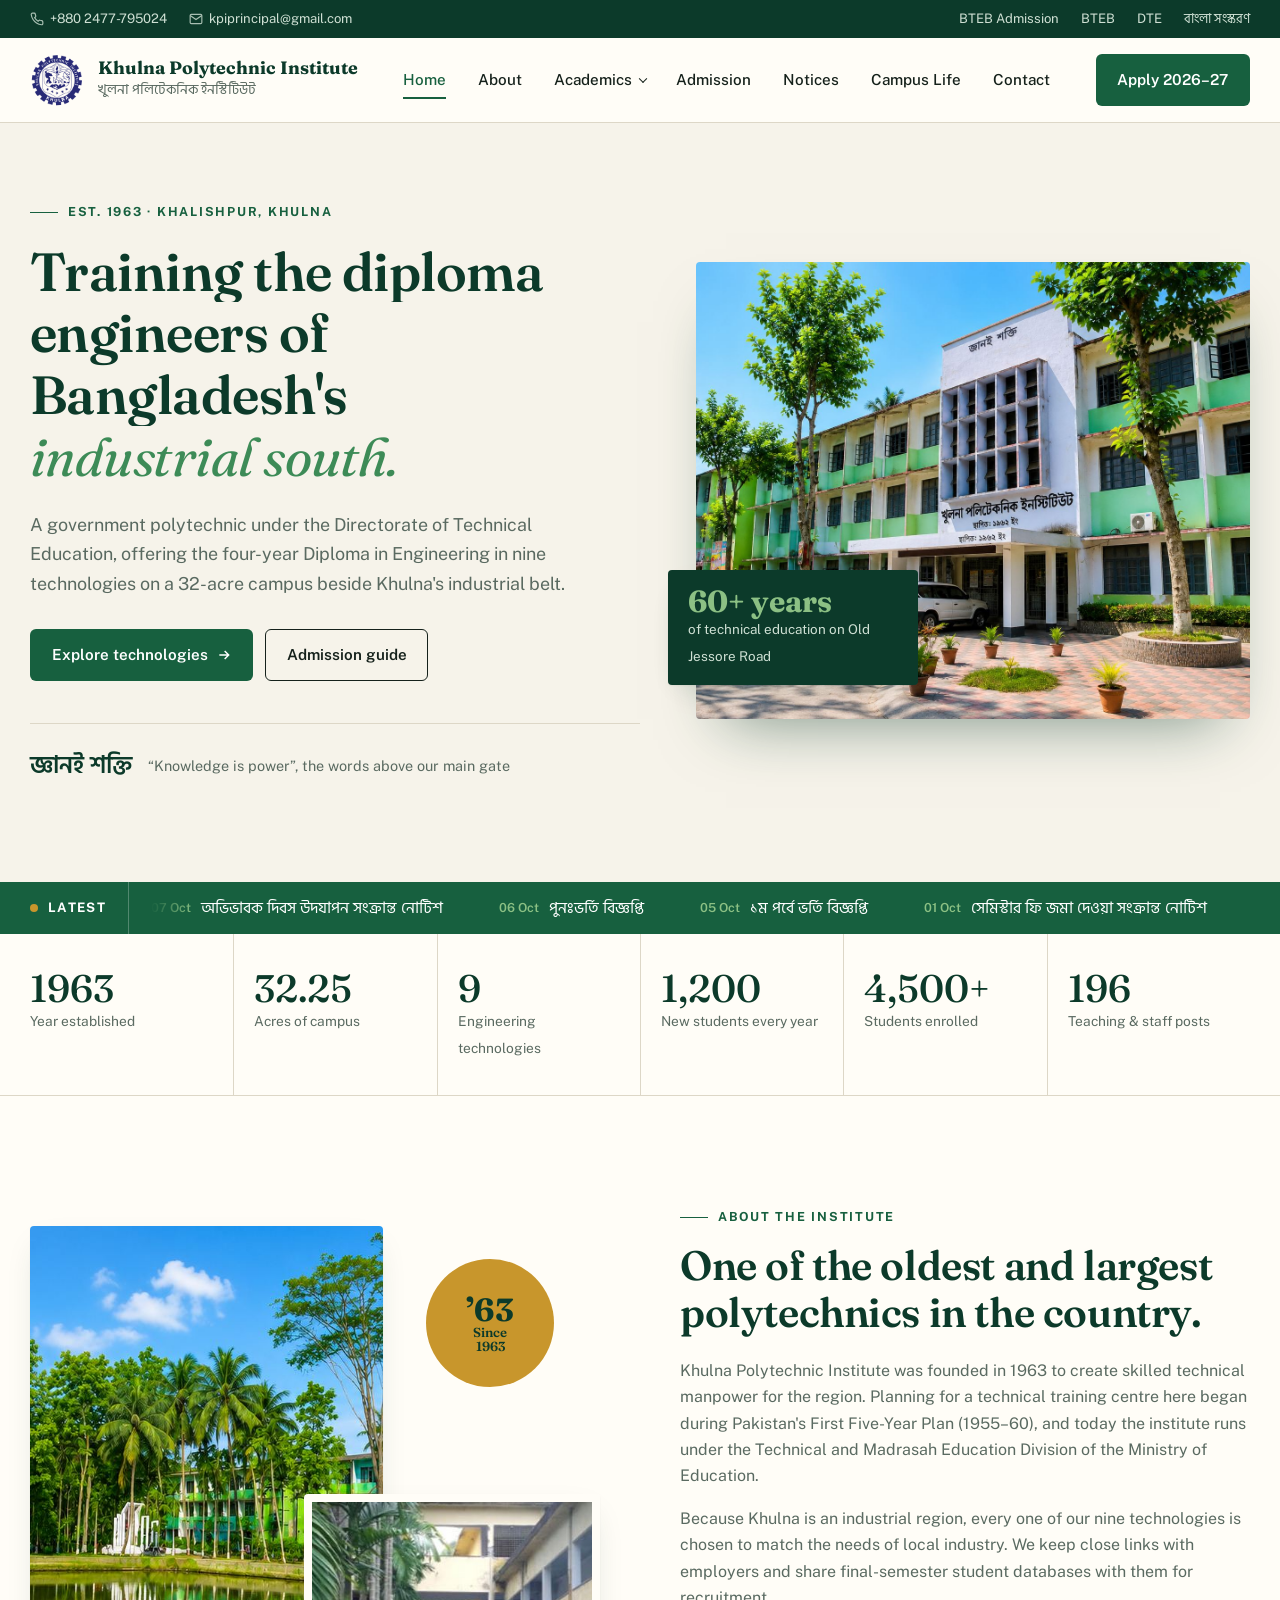
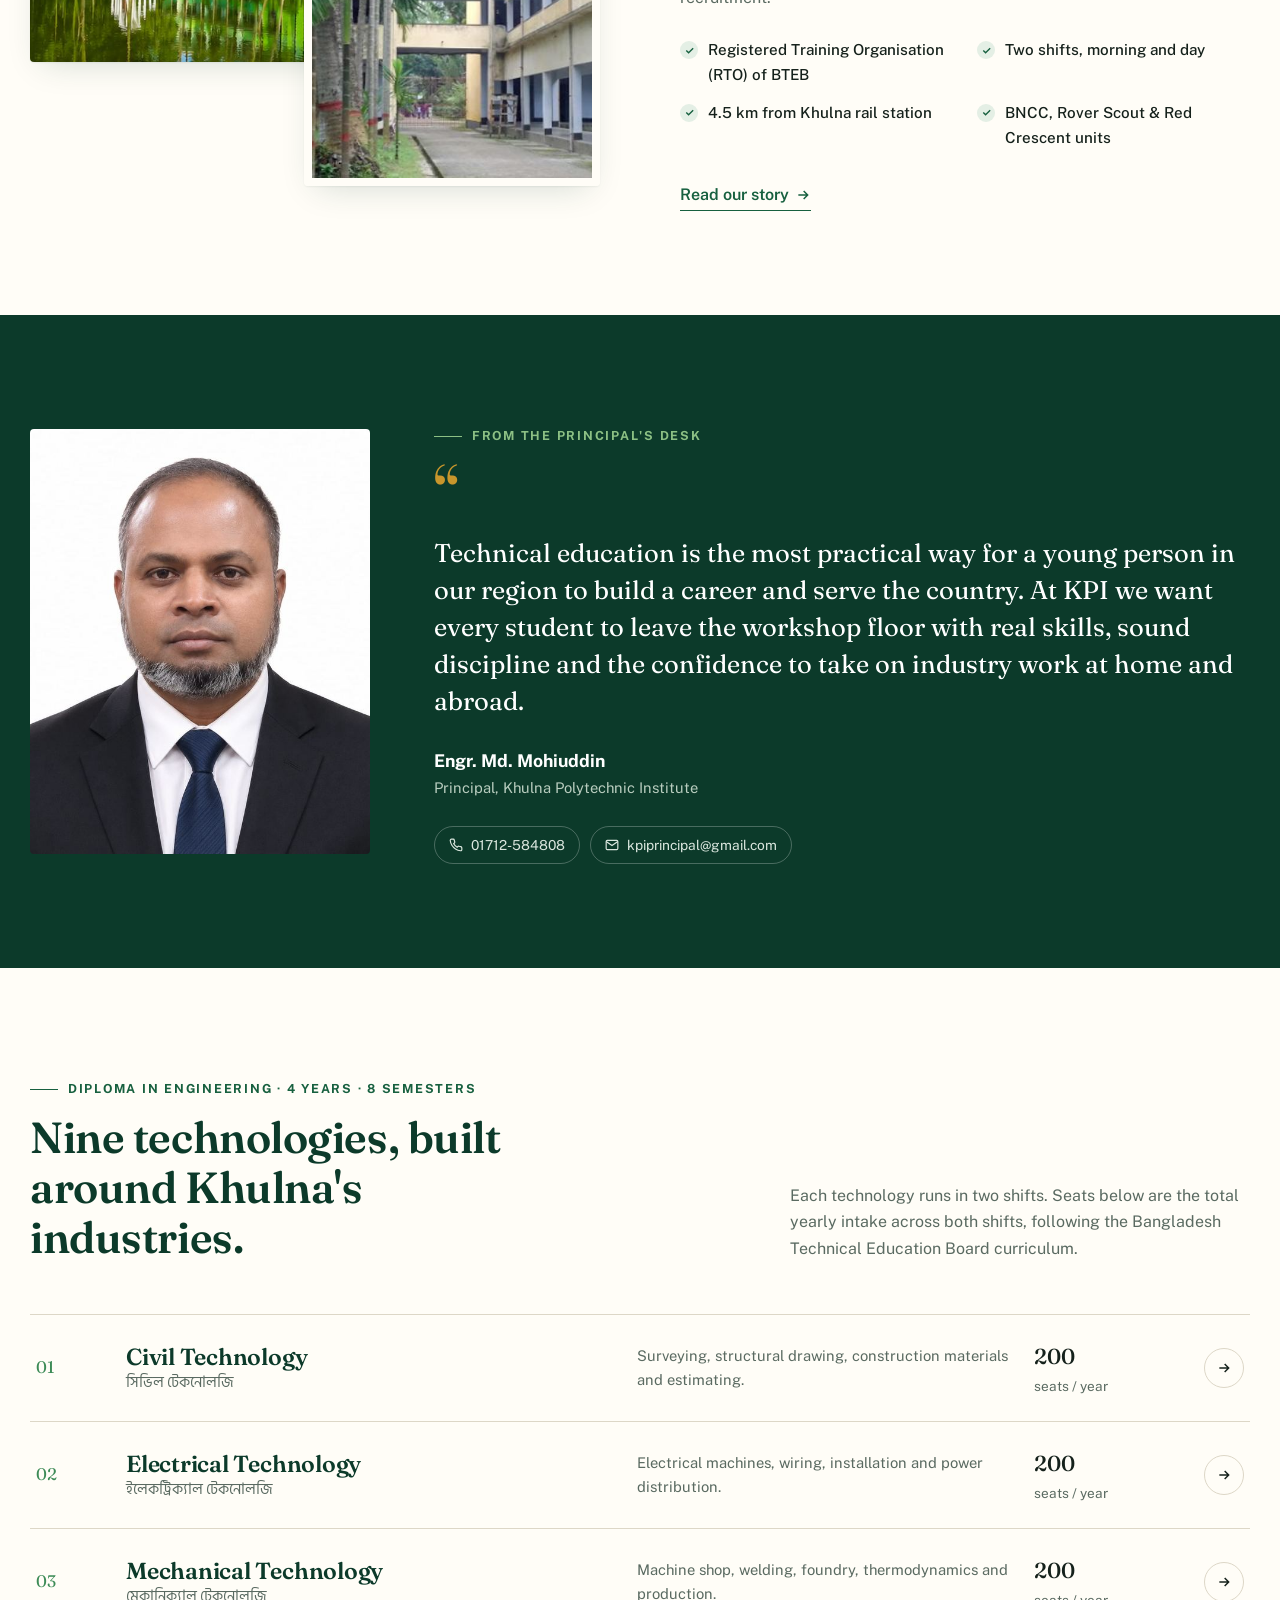
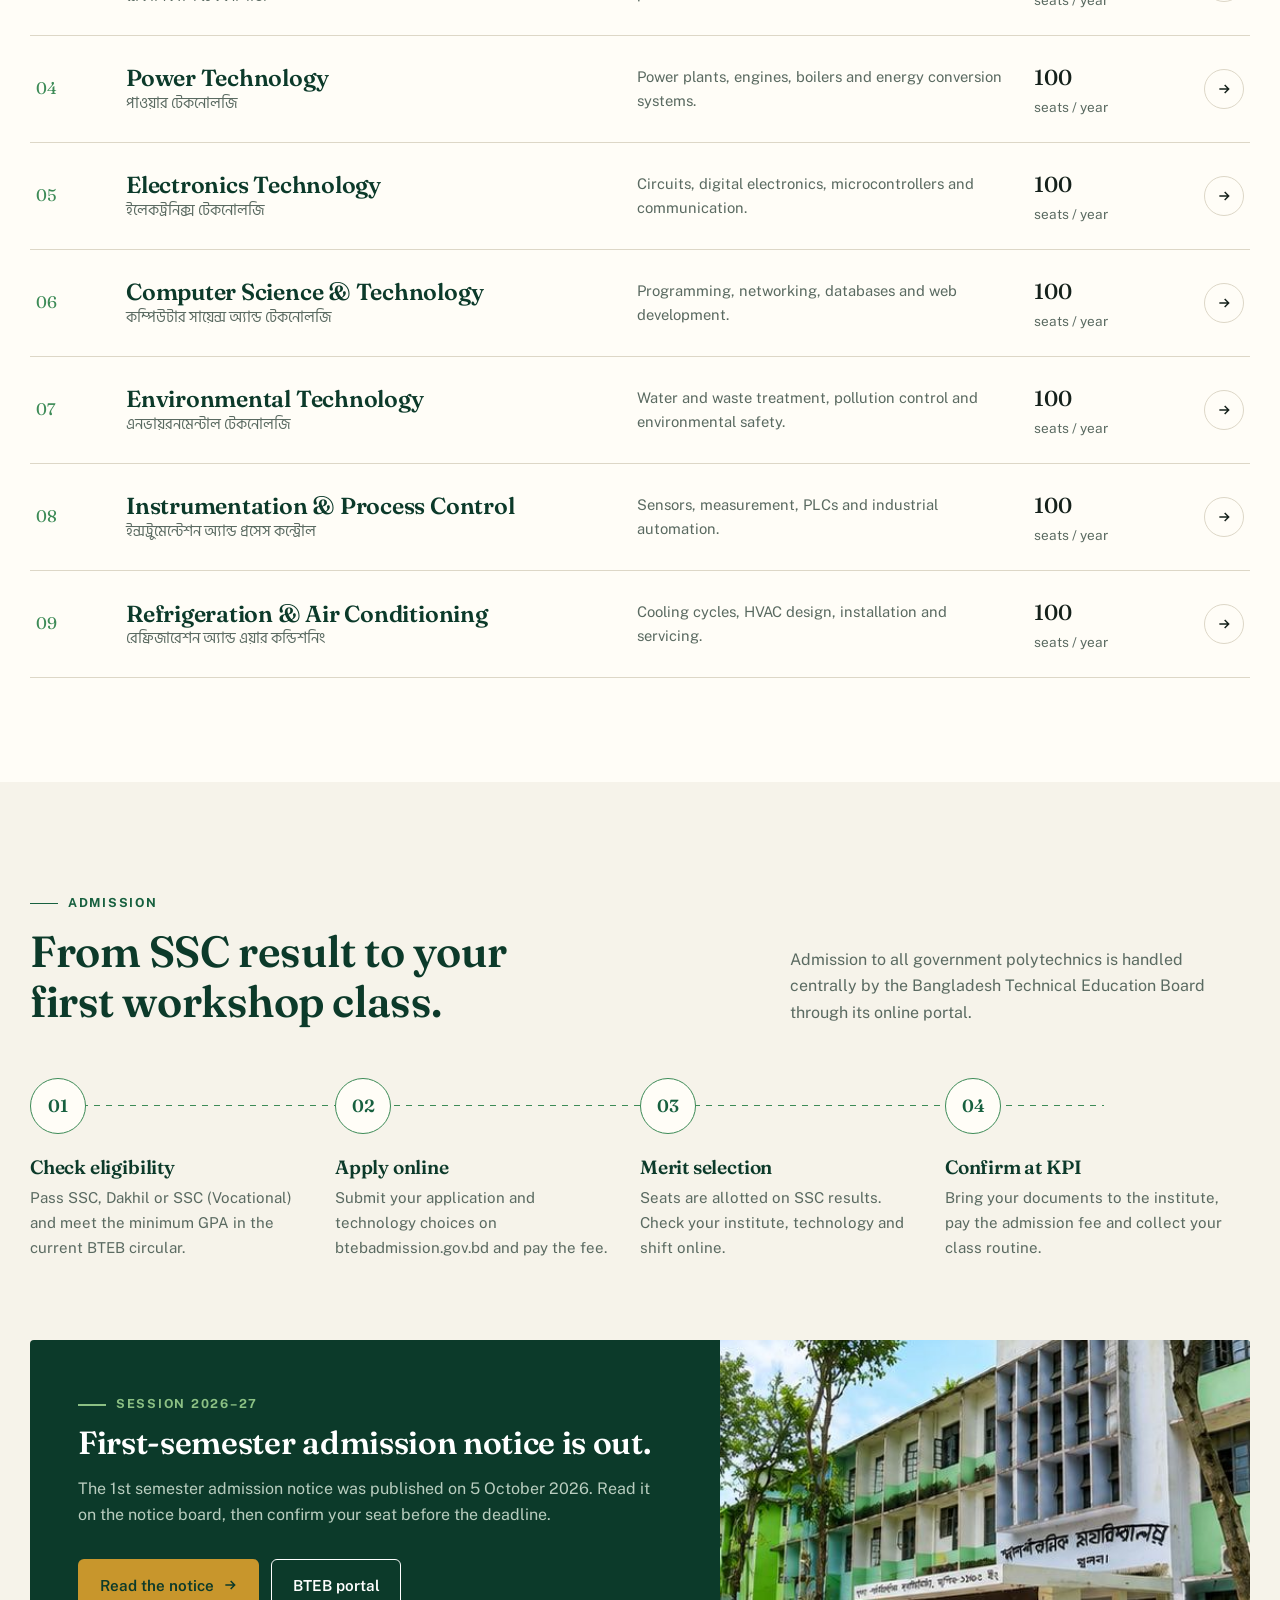
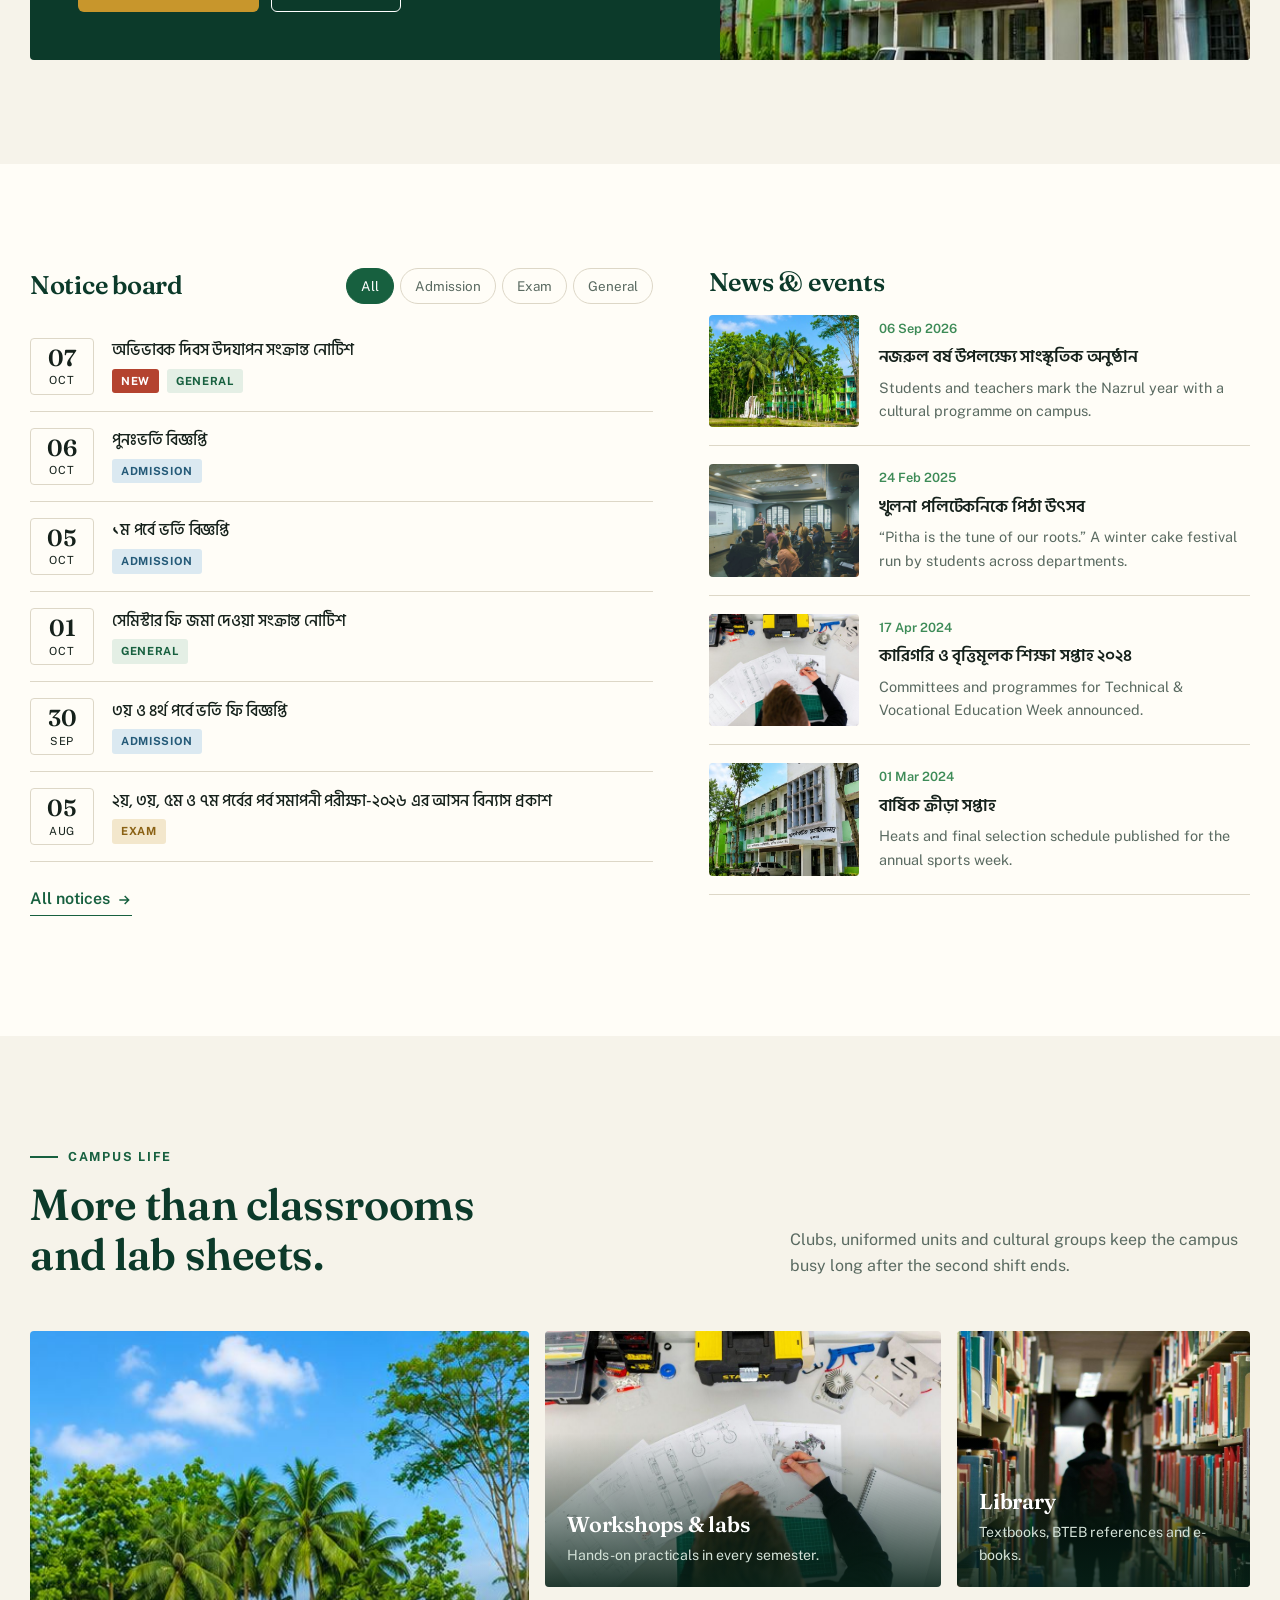
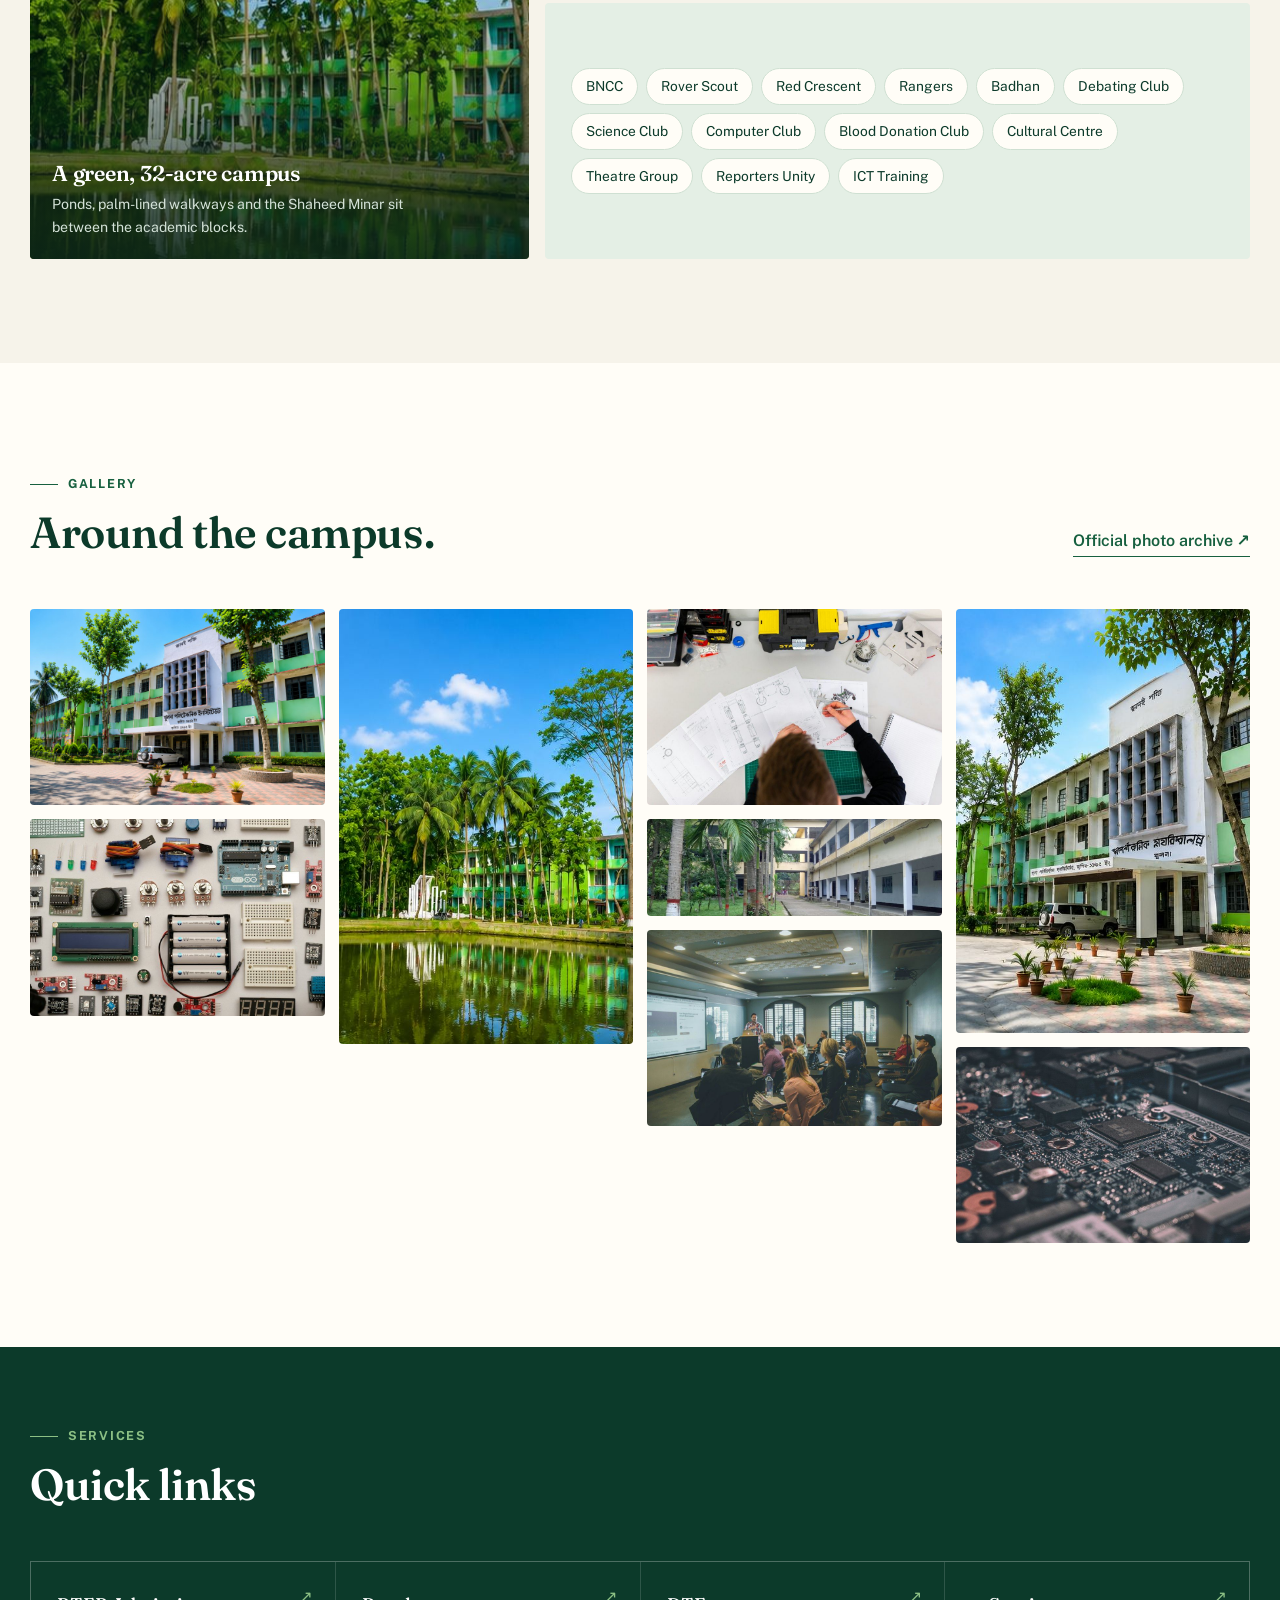
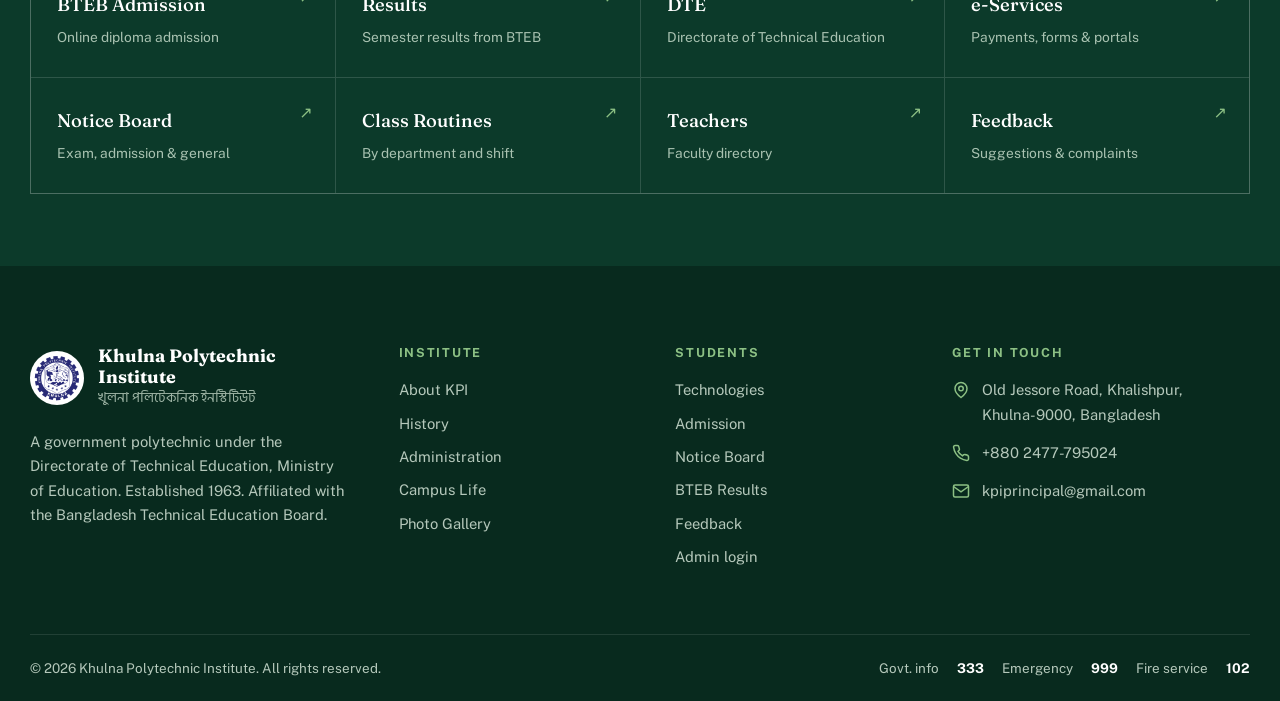
==== commit 8d193524: "Add PHP SQLite admin dashboard with secure authentication" ====
--- a/index.html
+++ b/index.html
@@ -530,6 +530,7 @@
           <li><a href="notices.html">Notice Board</a></li>
           <li><a href="https://www.bteb.gov.bd" target="_blank" rel="noopener">BTEB Results</a></li>
           <li><a href="contact.html">Feedback</a></li>
+          <li><a href="/admin">Admin login</a></li>
         </ul>
       </div>
       <div>
